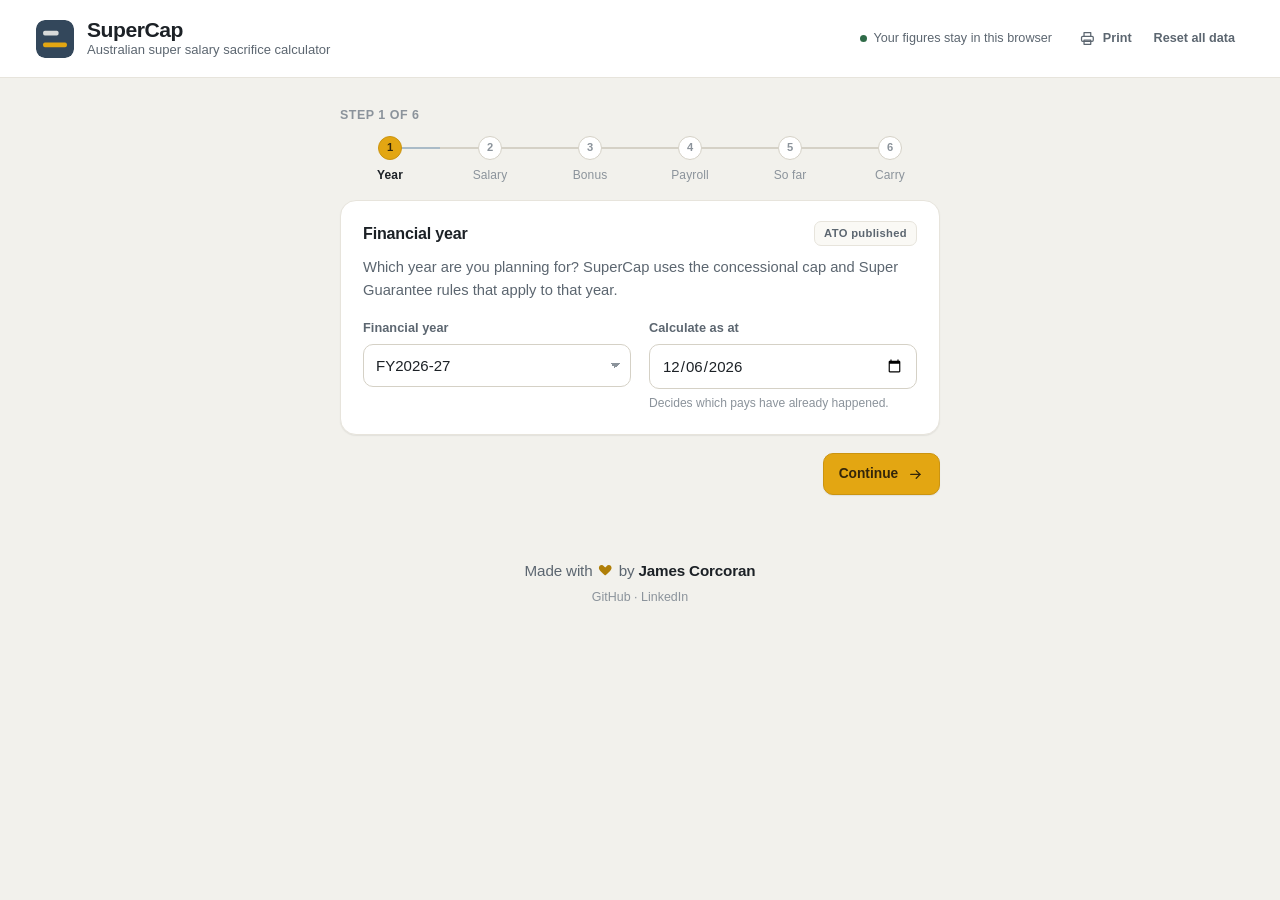
==== index.html @ 00377c60 "feat: show salary sacrifice tax impact Estimate take-home pay and net tax savings so users can under" ====
<!doctype html>
<html lang="en-AU">
<head>
<meta charset="utf-8">
<meta name="viewport" content="width=device-width, initial-scale=1">
<title>SuperCap: Australian super salary sacrifice calculator</title>
<meta name="description" content="Work out how much to salary sacrifice into super each pay to get close to your concessional contributions cap without going over. Runs entirely in your browser.">
<meta name="author" content="James Corcoran">
<meta name="color-scheme" content="light">
<link rel="stylesheet" href="styles.css">
<link rel="icon" href="data:image/svg+xml,<svg xmlns='http://www.w3.org/2000/svg' viewBox='0 0 32 32'><rect width='32' height='32' rx='7' fill='%2333475B'/><rect x='6' y='19' width='20' height='4' rx='1.5' fill='%23E3A612'/><rect x='6' y='9' width='13' height='4' rx='1.5' fill='%23F2F1ED'/></svg>">
</head>
<body>

<!-- Icon sprite. Inline SVG only; nothing is fetched. -->
<svg class="sprite" aria-hidden="true" focusable="false" xmlns="http://www.w3.org/2000/svg">
  <symbol id="i-info" viewBox="0 0 20 20" fill="none" stroke="currentColor" stroke-width="1.5" stroke-linecap="round">
    <circle cx="10" cy="10" r="7.5"/><path d="M10 9v4.5"/><path d="M10 6.4v.1"/>
  </symbol>
  <symbol id="i-warning" viewBox="0 0 20 20" fill="none" stroke="currentColor" stroke-width="1.5" stroke-linecap="round" stroke-linejoin="round">
    <path d="M10 2.8 18 16.5H2Z"/><path d="M10 8v3.6"/><path d="M10 14.1v.1"/>
  </symbol>
  <symbol id="i-check" viewBox="0 0 20 20" fill="none" stroke="currentColor" stroke-width="1.5" stroke-linecap="round" stroke-linejoin="round">
    <circle cx="10" cy="10" r="7.5"/><path d="m6.6 10.2 2.3 2.3 4.5-4.8"/>
  </symbol>
  <symbol id="i-error" viewBox="0 0 20 20" fill="none" stroke="currentColor" stroke-width="1.5" stroke-linecap="round">
    <circle cx="10" cy="10" r="7.5"/><path d="m7.5 7.5 5 5"/><path d="m12.5 7.5-5 5"/>
  </symbol>
  <symbol id="i-copy" viewBox="0 0 20 20" fill="none" stroke="currentColor" stroke-width="1.5" stroke-linecap="round" stroke-linejoin="round">
    <rect x="7" y="7" width="9.5" height="9.5" rx="2"/><path d="M13 4.5H5.5a2 2 0 0 0-2 2V13"/>
  </symbol>
  <symbol id="i-mail" viewBox="0 0 20 20" fill="none" stroke="currentColor" stroke-width="1.5" stroke-linecap="round" stroke-linejoin="round">
    <rect x="2.5" y="4.5" width="15" height="11" rx="2"/><path d="m3 6 7 5 7-5"/>
  </symbol>
  <symbol id="i-undo" viewBox="0 0 20 20" fill="none" stroke="currentColor" stroke-width="1.5" stroke-linecap="round" stroke-linejoin="round">
    <path d="M3.5 6.5v4h4"/><path d="M4 10.5a6.2 6.2 0 1 1 1.8 4.6"/>
  </symbol>
  <symbol id="i-print" viewBox="0 0 20 20" fill="none" stroke="currentColor" stroke-width="1.5" stroke-linecap="round" stroke-linejoin="round">
    <path d="M6 7.5V3h8v4.5"/><rect x="3" y="7.5" width="14" height="6" rx="1.5"/><path d="M6 12h8v5H6z"/>
  </symbol>
  <symbol id="i-arrow" viewBox="0 0 20 20" fill="none" stroke="currentColor" stroke-width="1.6" stroke-linecap="round" stroke-linejoin="round">
    <path d="M4.5 10h11"/><path d="m11 5.5 4.5 4.5L11 14.5"/>
  </symbol>
</svg>

<a class="skip-link" href="#journey">Skip to content</a>

<header class="masthead">
  <div class="masthead__inner">
    <div class="brand">
      <svg class="brand__mark" viewBox="0 0 32 32" aria-hidden="true" focusable="false">
        <rect width="32" height="32" rx="7" fill="currentColor"/>
        <rect x="6" y="19" width="20" height="4" rx="1.5" fill="#E3A612"/>
        <rect x="6" y="9" width="13" height="4" rx="1.5" fill="#F5F4F0" opacity=".85"/>
      </svg>
      <div class="brand__text">
        <h1 class="brand__name">SuperCap</h1>
        <p class="brand__tagline">Australian super salary sacrifice calculator</p>
      </div>
    </div>

    <div class="masthead__aside">
      <p class="privacy-note">
        <span class="privacy-note__dot" aria-hidden="true"></span>
        Your figures stay in this browser
      </p>
      <div class="masthead__actions">
        <button type="button" class="button button--utility" data-action="print">
          <svg class="icon" aria-hidden="true" focusable="false"><use href="#i-print"/></svg>
          Print
        </button>
        <button type="button" class="button button--utility" data-action="reset-all">Reset all data</button>
      </div>
    </div>
  </div>
</header>

<main class="journey" id="journey">

  <nav class="stepper" data-region="stepper" aria-label="Setup progress">
    <p class="stepper__status" data-field="stepper-status"></p>
    <ol class="stepper__list" data-region="stepper-list"></ol>
  </nav>

  <div class="journey__setup" data-region="setup">

    <section class="card step" data-step="year" aria-labelledby="h-year">
      <div class="card__header">
        <h2 class="card__title" id="h-year" tabindex="-1">Financial year</h2>
        <span class="chip" data-field="rules-status">ATO published</span>
      </div>
      <p class="step__lead">Which year are you planning for? SuperCap uses the concessional cap and Super Guarantee rules that apply to that year.</p>

      <div class="field-grid">
        <p class="field">
          <label class="field__label" for="in-financial-year">Financial year</label>
          <select class="control" id="in-financial-year" data-input="financialYearKey"></select>
        </p>

        <p class="field">
          <label class="field__label" for="in-as-at">Calculate as at</label>
          <input class="control" type="date" id="in-as-at" data-input="asAtDate">
          <span class="field__hint">Decides which pays have already happened.</span>
        </p>
      </div>

      <div class="field field--full is-hidden" data-region="manual-cap">
        <label class="field__label" for="in-manual-cap">Concessional cap for this year</label>
        <span class="money-input">
          <span class="money-input__prefix" aria-hidden="true">$</span>
          <input class="control control--money" type="text" inputmode="decimal" id="in-manual-cap" data-input="cap.manualCapCents" autocomplete="off">
        </span>
        <span class="field__hint">Check the current cap with the ATO before relying on it.</span>
      </div>

      <div data-region="issues-cap"></div>
    </section>

    <section class="card step" data-step="salary" aria-labelledby="h-salary">
      <div class="card__header">
        <h2 class="card__title" id="h-salary" tabindex="-1">Salary</h2>
        <span class="chip chip--example" data-field="example-badge">Example figures</span>
      </div>
      <p class="step__lead">What will you earn this financial year? If you get a rise part-way through, SuperCap pro-rates by calendar day.</p>

      <p class="switch">
        <input type="checkbox" id="in-has-increase" data-input="salary.hasIncrease" checked>
        <label for="in-has-increase">I get a pay increase during this year</label>
      </p>

      <div class="field-grid">
        <p class="field">
          <label class="field__label" for="in-salary-before" data-label="salary-before">Salary before increase</label>
          <span class="money-input">
            <span class="money-input__prefix" aria-hidden="true">$</span>
            <input class="control control--money" type="text" inputmode="decimal" id="in-salary-before" data-input="salary.beforeCents" autocomplete="off">
          </span>
        </p>

        <p class="field" data-region="salary-after">
          <label class="field__label" for="in-salary-after">Salary from increase</label>
          <span class="money-input">
            <span class="money-input__prefix" aria-hidden="true">$</span>
            <input class="control control--money" type="text" inputmode="decimal" id="in-salary-after" data-input="salary.afterCents" autocomplete="off">
          </span>
        </p>

        <p class="field" data-region="increase-date">
          <label class="field__label" for="in-increase-date">Increase takes effect</label>
          <input class="control" type="date" id="in-increase-date" data-input="salary.increaseDate">
        </p>
      </div>

      <p class="note" data-field="salary-note"></p>
      <div data-region="issues-salary"></div>
    </section>

    <section class="card step" data-step="bonus" aria-labelledby="h-bonus">
      <div class="card__header">
        <h2 class="card__title" id="h-bonus" tabindex="-1">Bonus</h2>
      </div>
      <p class="step__lead">A bonus paid this year uses concessional cap space if your employer pays super on it. Leave this at $0 if you do not expect one.</p>

      <div class="field-grid">
        <p class="field">
          <label class="field__label" for="in-bonus">Bonus amount</label>
          <span class="money-input">
            <span class="money-input__prefix" aria-hidden="true">$</span>
            <input class="control control--money" type="text" inputmode="decimal" id="in-bonus" data-input="bonus.amountCents" autocomplete="off">
          </span>
        </p>

        <p class="field">
          <label class="field__label" for="in-bonus-date">Paid on</label>
          <input class="control" type="date" id="in-bonus-date" data-input="bonus.paymentDate">
          <span class="field__hint">Use the date it is actually paid, even if it relates to last year's performance.</span>
        </p>
      </div>

      <p class="switch">
        <input type="checkbox" id="in-bonus-super" data-input="bonus.attractsSuper" checked>
        <label for="in-bonus-super">Employer super is paid on this bonus</label>
      </p>
      <p class="note">Bonus treatment varies between employers. Confirm with Payroll if you are not sure.</p>

      <div data-region="issues-bonus"></div>
    </section>

    <section class="card step" data-step="payroll" aria-labelledby="h-payroll">
      <div class="card__header">
        <h2 class="card__title" id="h-payroll" tabindex="-1">Payroll</h2>
      </div>
      <p class="step__lead">How often you are paid, and one known payday. SuperCap works out the rest of the cycle from there.</p>

      <fieldset class="segmented">
        <legend class="field__label">How often are you paid?</legend>
        <div class="segmented__options">
          <span class="segmented__option">
            <input type="radio" name="pay-frequency" id="in-freq-weekly" value="weekly" data-input="payroll.frequency">
            <label for="in-freq-weekly">Weekly</label>
          </span>
          <span class="segmented__option">
            <input type="radio" name="pay-frequency" id="in-freq-fortnightly" value="fortnightly" data-input="payroll.frequency" checked>
            <label for="in-freq-fortnightly">Fortnightly</label>
          </span>
          <span class="segmented__option">
            <input type="radio" name="pay-frequency" id="in-freq-monthly" value="monthly" data-input="payroll.frequency">
            <label for="in-freq-monthly">Monthly</label>
          </span>
        </div>
      </fieldset>

      <div class="field-grid">
        <p class="field">
          <label class="field__label" for="in-anchor">Known payday</label>
          <input class="control" type="date" id="in-anchor" data-input="payroll.anchorDate">
          <span class="field__hint" data-field="anchor-hint">Any payday from your normal fortnightly cycle. SuperCap works out the rest.</span>
        </p>

        <p class="field">
          <label class="field__label" for="in-effective">New sacrifice starts from</label>
          <select class="control" id="in-effective" data-input="payroll.newSacrificeEffectiveDate"></select>
        </p>
      </div>

      <p class="switch">
        <input type="checkbox" id="in-include-today" data-input="payroll.includeTodaysPayroll">
        <label for="in-include-today">Include today's payroll if it falls on a payday</label>
      </p>

      <p class="utility-row">
        <button type="button" class="button button--utility" data-action="reset-anchor">
          <svg class="icon" aria-hidden="true" focusable="false"><use href="#i-undo"/></svg>
          Reset payday to default
        </button>
      </p>

      <div data-region="issues-payroll"></div>
    </section>

    <section class="card step" data-step="existing" aria-labelledby="h-existing">
      <div class="card__header">
        <h2 class="card__title" id="h-existing" tabindex="-1">Salary sacrifice so far</h2>
      </div>
      <p class="step__lead">Anything you have already sacrificed this year counts toward the cap, so the recommendation only covers what is left. If you enter it from payroll, SuperCap uses the pay cycle you just set.</p>

      <fieldset class="segmented">
        <legend class="field__label">How do you want to enter it?</legend>
        <div class="segmented__options">
          <span class="segmented__option">
            <input type="radio" name="existing-mode" id="in-mode-actual" value="actual" data-input="existing.mode" checked>
            <label for="in-mode-actual">Amount to date</label>
          </span>
          <span class="segmented__option">
            <input type="radio" name="existing-mode" id="in-mode-payroll" value="payroll" data-input="existing.mode">
            <label for="in-mode-payroll">From payroll</label>
          </span>
        </div>
      </fieldset>

      <div data-region="existing-actual">
        <p class="field field--full">
          <label class="field__label" for="in-existing-actual">Already contributed this year</label>
          <span class="money-input">
            <span class="money-input__prefix" aria-hidden="true">$</span>
            <input class="control control--money" type="text" inputmode="decimal" id="in-existing-actual" data-input="existing.actualCents" autocomplete="off">
          </span>
          <span class="field__hint">Most accurate if you can see the amount your fund has received.</span>
        </p>
      </div>

      <div class="field-grid is-hidden" data-region="existing-payroll">
        <p class="field">
          <label class="field__label" for="in-existing-perpay" data-field="existing-perpay-label">Current sacrifice per pay</label>
          <span class="money-input">
            <span class="money-input__prefix" aria-hidden="true">$</span>
            <input class="control control--money" type="text" inputmode="decimal" id="in-existing-perpay" data-input="existing.perPayCents" autocomplete="off">
          </span>
        </p>
        <p class="field">
          <label class="field__label" for="in-existing-from">Arrangement started</label>
          <input class="control" type="date" id="in-existing-from" data-input="existing.effectiveFrom">
        </p>
        <p class="field field--full">
          <span class="note" data-field="existing-note"></span>
        </p>
      </div>
    </section>

    <section class="card step" data-step="carry" aria-labelledby="h-carry-forward">
      <div class="card__header">
        <h2 class="card__title" id="h-carry-forward" tabindex="-1">Carry-forward cap</h2>
      </div>
      <p class="note">Unused concessional cap from earlier years can be carried forward if you are eligible. SuperCap will not guess the amount or assume you qualify. Get the figure from myGov or your adviser, and leave this at $0 if you are not sure.</p>
      <p class="field field--full">
        <label class="field__label" for="in-carry-forward">ATO-confirmed unused carry-forward cap</label>
        <span class="money-input">
          <span class="money-input__prefix" aria-hidden="true">$</span>
          <input class="control control--money" type="text" inputmode="decimal" id="in-carry-forward" data-input="cap.carryForwardCents" autocomplete="off">
        </span>
      </p>

      <div class="advanced-invite">
        <div class="advanced-invite__copy">
          <p class="advanced-invite__title">Need advanced options?</p>
          <p class="advanced-invite__text">Employer super above the Super Guarantee, personal deductible contributions, or actual figures from your fund.</p>
        </div>
        <button type="button" class="button button--accent" data-action="open-advanced">Advanced options</button>
      </div>
    </section>

    <section class="card step" data-step="advanced" aria-labelledby="h-advanced">
      <div class="card__header">
        <h2 class="card__title" id="h-advanced" tabindex="-1">Advanced</h2>
      </div>
      <p class="step__lead">Most people can skip this. Use it if you contribute extra yourself, your employer pays above the Super Guarantee, or you have actual fund figures later in the year.</p>

        <h3 class="subhead">Employer super</h3>
        <div class="field-grid">
          <p class="field">
            <label class="field__label" for="in-sg-rate">Super Guarantee rate</label>
            <span class="money-input money-input--suffix">
              <input class="control control--money" type="text" inputmode="decimal" id="in-sg-rate" data-input="employerSuper.sgRate" data-format="percent" autocomplete="off">
              <span class="money-input__suffix" aria-hidden="true">%</span>
            </span>
          </p>
          <p class="field">
            <label class="field__label" for="in-max-base">Maximum contribution base</label>
            <span class="money-input">
              <span class="money-input__prefix" aria-hidden="true">$</span>
              <input class="control control--money" type="text" inputmode="decimal" id="in-max-base" data-input="cap.manualMaxBaseCents" autocomplete="off">
            </span>
          </p>
        </div>
        <p class="switch">
          <input type="checkbox" id="in-apply-max-base" data-input="employerSuper.applyMaxBase" checked>
          <label for="in-apply-max-base">Apply the maximum contribution base</label>
        </p>
        <p class="note">Employers only have to pay super up to this level of earnings. Turn it off if yours contributes above the statutory minimum.</p>

        <h3 class="subhead">Other concessional contributions</h3>
        <p class="note">These use up concessional cap space too. After-tax (non-concessional) contributions do not. Leave those out.</p>
        <div class="field-grid">
          <p class="field">
            <label class="field__label" for="in-other-employer">Other employer contributions</label>
            <span class="money-input">
              <span class="money-input__prefix" aria-hidden="true">$</span>
              <input class="control control--money" type="text" inputmode="decimal" id="in-other-employer" data-input="other.employerConcessionalCents" autocomplete="off">
            </span>
          </p>
          <p class="field">
            <label class="field__label" for="in-personal-deductible">Personal deductible contributions</label>
            <span class="money-input">
              <span class="money-input__prefix" aria-hidden="true">$</span>
              <input class="control control--money" type="text" inputmode="decimal" id="in-personal-deductible" data-input="other.personalDeductibleCents" autocomplete="off">
            </span>
          </p>
          <p class="field">
            <label class="field__label" for="in-other-concessional">Other concessional contributions</label>
            <span class="money-input">
              <span class="money-input__prefix" aria-hidden="true">$</span>
              <input class="control control--money" type="text" inputmode="decimal" id="in-other-concessional" data-input="other.otherConcessionalCents" autocomplete="off">
            </span>
          </p>
        </div>

        <h3 class="subhead">Actual fund figures</h3>
        <p class="switch">
          <input type="checkbox" id="in-use-actuals" data-input="actuals.enabled">
          <label for="in-use-actuals">Use actual amounts my fund has received</label>
        </p>
        <p class="note">Useful later in the year. Amounts received up to your calculation date come from these figures; everything after it stays a SuperCap estimate.</p>
        <div class="field-grid is-hidden" data-region="actuals">
          <p class="field">
            <label class="field__label" for="in-actual-employer">Employer contributions received</label>
            <span class="money-input">
              <span class="money-input__prefix" aria-hidden="true">$</span>
              <input class="control control--money" type="text" inputmode="decimal" id="in-actual-employer" data-input="actuals.employerReceivedCents" autocomplete="off">
            </span>
          </p>
          <p class="field">
            <label class="field__label" for="in-actual-sacrifice">Salary sacrifice received</label>
            <span class="money-input">
              <span class="money-input__prefix" aria-hidden="true">$</span>
              <input class="control control--money" type="text" inputmode="decimal" id="in-actual-sacrifice" data-input="actuals.salarySacrificeReceivedCents" autocomplete="off">
            </span>
          </p>
          <p class="field">
            <label class="field__label" for="in-actual-other">Other concessional received</label>
            <span class="money-input">
              <span class="money-input__prefix" aria-hidden="true">$</span>
              <input class="control control--money" type="text" inputmode="decimal" id="in-actual-other" data-input="actuals.otherReceivedCents" autocomplete="off">
            </span>
          </p>
        </div>

    </section>

    <div class="step-nav" data-region="step-nav">
      <button type="button" class="button button--secondary" data-action="step-back" data-region="step-back">Back</button>
      <div class="step-nav__forward">
        <button type="button" class="button button--utility" data-action="skip-bonus" data-region="skip-bonus">No bonus this year</button>
        <button type="button" class="button button--primary" data-action="step-next" data-region="step-next">
          <span data-field="step-next-label">Continue</span>
          <svg class="icon" aria-hidden="true" focusable="false"><use href="#i-arrow"/></svg>
        </button>
      </div>
    </div>
  </div>

  <div class="journey__results is-hidden" data-region="results">

    <div class="results-hero">
    <section class="card answers" aria-labelledby="h-answers">
      <div class="card__header">
        <h2 class="card__title" id="h-answers">Your answers</h2>
        <button type="button" class="button button--utility" data-action="edit-setup">Change answers</button>
      </div>
      <ul class="answers__list" data-region="answers"></ul>
    </section>

      <section class="card result" id="result" aria-labelledby="h-result">
        <div class="result__head">
          <h2 class="eyebrow" id="h-result" tabindex="-1">Recommended salary sacrifice</h2>
          <span class="chip chip--accent is-hidden" data-field="actual-badge">Actual + projected</span>
        </div>

        <div class="readout">
          <div class="readout__main">
            <p class="readout__value">
              <span class="readout__currency" data-region="readout-currency" aria-hidden="true">$</span><span data-field="recommended-amount">0</span>
            </p>
            <p class="readout__unit" data-region="readout-unit" data-field="readout-unit">/ fortnight</p>
          </div>
          <div class="readout__saving is-hidden" data-region="readout-saving">
            <p class="readout__impact">
              <span class="readout__saving-value" data-field="takehome-amount">$0</span>
              <span class="readout__saving-unit" data-field="takehome-unit">less take-home per fortnight</span>
            </p>
            <button type="button" class="takehome__more" data-action="scroll-take-home">See breakdown</button>
          </div>
        </div>

        <p class="readout__meta">
          <span data-field="deduction-count">0 deductions remaining</span>
          <span class="readout__meta-sep" aria-hidden="true">·</span>
          <span data-field="deduction-range"></span>
        </p>

        <hr class="rule rule--dotted">

        <div class="result__blocked is-hidden" data-region="result-blocked">
          <p class="result__blocked-title" data-field="blocked-title"></p>
          <p class="result__blocked-text" data-field="blocked-text"></p>
        </div>

        <div class="sacrifice" data-region="sacrifice">
          <h3 class="eyebrow eyebrow--quiet">Adjust this amount</h3>
          <div class="sacrifice__head">
            <label class="field__label" for="in-slider" data-field="slider-label">Salary sacrifice per fortnight</label>
            <span class="money-input money-input--compact">
              <span class="money-input__prefix" aria-hidden="true">$</span>
              <input class="control control--money control--amount" type="text" inputmode="decimal" id="in-slider-amount" aria-label="Salary sacrifice per pay, in dollars" autocomplete="off">
            </span>
          </div>

          <div class="slider">
            <div class="slider__track-wrap">
              <div class="slider__mark is-hidden" data-region="slider-marker">
                <span class="annotation" data-field="marker-label">recommended</span>
                <span class="slider__marker" aria-hidden="true"></span>
              </div>
              <input type="range" class="slider__input" id="in-slider" min="0" max="25000" step="100" value="0"
                     aria-describedby="slider-status">
            </div>
            <div class="slider__scale">
              <span data-field="slider-min">$0</span>
              <button type="button" class="button button--utility" data-action="reset-slider" data-region="reset-slider">
                <svg class="icon" aria-hidden="true" focusable="false"><use href="#i-undo"/></svg>
                Reset to recommendation
              </button>
              <span data-field="slider-max">$250</span>
            </div>
            <p class="slider__exact" data-field="exact-target"></p>
          </div>

          <fieldset class="buffer">
            <legend class="field__label">Leave a safety buffer</legend>
            <div class="buffer__options" data-region="buffer-options">
              <span class="buffer__option">
                <input type="radio" name="buffer" id="buffer-0" value="0">
                <label for="buffer-0">$0</label>
              </span>
              <span class="buffer__option">
                <input type="radio" name="buffer" id="buffer-50" value="5000" checked>
                <label for="buffer-50">$50</label>
              </span>
              <span class="buffer__option">
                <input type="radio" name="buffer" id="buffer-100" value="10000">
                <label for="buffer-100">$100</label>
              </span>
              <span class="buffer__option">
                <input type="radio" name="buffer" id="buffer-custom" value="custom">
                <label for="buffer-custom">Custom</label>
              </span>
              <span class="money-input money-input--compact is-hidden" data-region="buffer-custom">
                <span class="money-input__prefix" aria-hidden="true">$</span>
                <input class="control control--money" type="text" inputmode="decimal" id="in-buffer-custom" aria-label="Custom safety buffer, in dollars" autocomplete="off">
              </span>
            </div>
          </fieldset>
        </div>

        <div class="meter" data-region="meter">
          <div class="meter__head">
            <h3 class="eyebrow eyebrow--quiet">Against the cap this year</h3>
            <p class="meter__figure">
              <span data-field="meter-total">$0</span>
              <span class="meter__of">of</span>
              <span data-field="meter-cap">$0</span>
            </p>
          </div>

          <div class="meter__bar" data-region="meter-bar" role="img" data-field="meter-alt">
            <div class="meter__overflow is-hidden" data-region="meter-overflow"></div>
            <div class="meter__capline is-hidden" data-region="meter-capline"></div>
          </div>

          <ul class="legend" data-region="legend"></ul>
        </div>

        <p class="status" id="slider-status" data-region="status" role="status" aria-live="polite">
          <svg class="icon status__icon" aria-hidden="true" focusable="false"><use href="#i-check" data-region="status-icon"/></svg>
          <span class="status__label" data-field="status-label"></span>
          <span class="status__text" data-field="status-text"></span>
        </p>
      </section>
    </div>

      <div data-region="issues-result"></div>

  <section class="card ledger" aria-labelledby="h-breakdown">
    <div class="card__header">
      <h2 class="card__title" id="h-breakdown">How this adds up</h2>
      <span class="chip" data-field="breakdown-year"></span>
    </div>

    <div class="ledger__layout">
      <div class="ledger__stack">
        <section class="paypacket is-hidden" id="take-home" tabindex="-1" data-region="paypacket" aria-labelledby="h-take-home">
          <h3 class="subhead" id="h-take-home">Your typical pay</h3>
          <p class="paypacket__lead" data-field="paypacket-lead"></p>
          <dl class="ledger__rows" data-region="paypacket-rows"></dl>
          <p class="note" data-field="paypacket-note"></p>
        </section>

        <section aria-labelledby="h-super-year">
          <h3 class="subhead" id="h-super-year">Super this year</h3>
          <dl class="ledger__rows" data-region="breakdown"></dl>
        </section>
      </div>
      <p class="explanation" data-field="explanation"></p>
    </div>
  </section>

  <section class="card email" aria-labelledby="h-email">
    <div class="card__header">
      <h2 class="card__title" id="h-email">Payroll email</h2>
      <span class="chip chip--accent is-hidden" data-field="custom-amount-badge">Using custom amount</span>
    </div>

    <div class="email__layout">
      <div class="email__form">
    <div class="field-grid">
      <p class="field">
        <label class="field__label" for="in-email-amount">Amount</label>
        <span class="money-input">
          <span class="money-input__prefix" aria-hidden="true">$</span>
          <input class="control control--money" type="text" inputmode="decimal" id="in-email-amount" autocomplete="off">
        </span>
      </p>
      <p class="field">
        <label class="field__label" for="in-email-frequency">Frequency</label>
        <select class="control" id="in-email-frequency">
          <option value="weekly">Weekly</option>
          <option value="fortnightly">Fortnightly</option>
          <option value="per-pay">Per pay</option>
          <option value="monthly">Monthly</option>
          <option value="one-off">One-off</option>
          <option value="annual">Annual</option>
        </select>
      </p>
      <p class="field">
        <label class="field__label" for="in-email-effective">Effective from</label>
        <select class="control" id="in-email-effective"></select>
      </p>
      <p class="field">
        <label class="field__label" for="in-email-name">Your name</label>
        <input class="control" type="text" id="in-email-name" placeholder="Optional" autocomplete="name">
      </p>
      <p class="field">
        <label class="field__label" for="in-email-to">Send to</label>
        <input class="control" type="email" id="in-email-to" placeholder="Payroll email address" autocomplete="off" spellcheck="false">
      </p>
      <p class="field field--full is-hidden" data-region="email-amount-reset">
        <button type="button" class="button button--utility button--inline" data-action="reset-email-amount">
          <svg class="icon" aria-hidden="true" focusable="false"><use href="#i-undo"/></svg>
          Match the slider
        </button>
      </p>
    </div>

    <div data-region="issues-email"></div>

    <div class="button-row">
      <button type="button" class="button button--primary" data-action="copy-email">
        <svg class="icon" aria-hidden="true" focusable="false"><use href="#i-copy"/></svg>
        Copy email
      </button>
      <button type="button" class="button button--secondary" data-action="open-email">
        <svg class="icon" aria-hidden="true" focusable="false"><use href="#i-mail"/></svg>
        Open in email app
      </button>
      <button type="button" class="button button--secondary" data-action="copy-amount">Copy amount</button>
      <button type="button" class="button button--utility" data-action="regenerate-email">Regenerate</button>
      <span class="toast" data-region="toast" role="status" aria-live="polite"></span>
    </div>
      </div>

    <div class="letter">
      <div class="letter__header">
        <p class="letter__line">
          <span class="letter__label">To</span>
          <span class="letter__value" data-field="letter-to">Payroll</span>
        </p>
        <p class="letter__line">
          <label class="letter__label" for="in-email-subject">Subject</label>
          <input class="letter__input" type="text" id="in-email-subject">
        </p>
      </div>
      <label class="visually-hidden" for="in-email-body">Email body</label>
      <textarea class="letter__body" id="in-email-body" rows="9" spellcheck="true"></textarea>
    </div>
    </div>
  </section>

  <details class="card card--details" aria-labelledby="h-schedule">
    <summary class="card__summary">
      <span class="card__title" id="h-schedule">Pay schedule</span>
      <span class="card__summary-hint" data-field="schedule-hint"></span>
    </summary>
    <div class="card__details-body">
      <ol class="schedule" data-region="schedule"></ol>
      <ul class="schedule-key">
        <li><span class="dot dot--past" aria-hidden="true"></span>Completed</li>
        <li><span class="dot dot--next" aria-hidden="true"></span>Next pay</li>
        <li><span class="dot dot--sacrifice" aria-hidden="true"></span>New sacrifice starts</li>
        <li><span class="dot dot--bonus" aria-hidden="true"></span>Bonus</li>
      </ul>
    </div>
  </details>

  <details class="card card--details" aria-labelledby="h-method">
    <summary class="card__summary">
      <span class="card__title" id="h-method">How SuperCap calculates this</span>
      <span class="card__summary-hint">Assumptions, methodology and rules data</span>
    </summary>
    <div class="card__details-body prose">
      <dl class="method">
        <dt>Financial year</dt>
        <dd>Australian financial years run 1 July to 30 June. Everything is scoped to the year you select.</dd>

        <dt>Salary</dt>
        <dd>Salary is pro-rated by exact calendar days either side of your increase date, not by whole months. Your employer's payroll may differ slightly.</dd>

        <dt>Employer super</dt>
        <dd>Estimated as the Super Guarantee rate applied to your qualifying earnings. Salary sacrifice does not reduce this estimate. Your normal SG entitlement is worked out as though you had not sacrificed anything.</dd>

        <dt>Bonus</dt>
        <dd>Counted in the financial year it is <em>paid</em>, not the year it was earned. Employer super on a bonus is included only when you say your employer pays it.</dd>

        <dt>Maximum contribution base</dt>
        <dd>From 1 July 2026 this is an annual figure. Once qualifying earnings reach it, employers need not pay further Super Guarantee for the year, so SuperCap caps the statutory estimate. Where the base binds, the split between salary and bonus super is proportional. The total is the reliable figure.</dd>

        <dt>Concessional cap</dt>
        <dd>Employer contributions, salary sacrifice and personal deductible contributions all count towards the same cap. Employer super consumes cap space; it is not added on top of it.</dd>

        <dt>Pay cycle</dt>
        <dd>Every payday is derived from the one known payday you enter. Weekly and fortnightly cycles step a fixed number of days; monthly cycles use the same calendar day each month, clamped to the last day of shorter months. SuperCap counts the pays that fall in the year rather than assuming 26, 12 or 52.</dd>

        <dt>Remaining deductions</dt>
        <dd>Counted from the payday your new election starts, through to the last payday in the year. A payday falling on your calculation date is assumed to be already processed unless you say otherwise.</dd>

        <dt>Safety buffer and rounding</dt>
        <dd>The recommendation is rounded down to a whole dollar after subtracting your buffer, so rounding can never push you past your target.</dd>

        <dt>Estimated tax saving</dt>
        <dd>Compared with taking the same salary-sacrifice amount as taxable pay. SuperCap applies resident income-tax rates to your projected salary and bonus, then subtracts the 15% contributions tax the fund pays. That is why sacrificing $200 in the 37% bracket only reduces take-home by about $126 — the rest is tax you would have paid. Medicare levy, HELP, offsets, Division 293 and other income are not included. This is an estimate, not tax advice.</dd>

        <dt>Typical pay</dt>
        <dd>Your regular pay before tax, after tax and after this salary sacrifice, at the current salary rate and pay cycle. The first two figures are the pairing that matters: the salary-sacrifice amount you elect, then the after-tax take-home impact, which is smaller because some of the sacrifice is income tax you would have paid. SuperCap divides that annual salary and estimated resident income tax across the pays it counted in the year. Bonus is left out of this typical-pay picture because it is not regular pay. The annual tax-saving figure still includes bonus income.</dd>

        <dt>Actual figures</dt>
        <dd>When actual fund figures are switched on, amounts received up to your calculation date come from what you entered, and the remainder of the year stays a SuperCap estimate.</dd>

        <dt>Contribution timing</dt>
        <dd>Under Payday Super, when a contribution reaches your fund affects which year it counts in. SuperCap is a planner, not a fund ledger. Your fund's records and the ATO are authoritative.</dd>
      </dl>

      <div class="provenance">
        <h3 class="eyebrow eyebrow--quiet">Australian rules data</h3>
        <dl class="provenance__grid">
          <div><dt>Financial year</dt><dd data-field="prov-year"></dd></div>
          <div><dt>Status</dt><dd data-field="prov-status"></dd></div>
          <div><dt>Last verified</dt><dd data-field="prov-verified"></dd></div>
          <div><dt>Source</dt><dd data-field="prov-source"></dd></div>
          <div><dt>Rules version</dt><dd data-field="prov-rules"></dd></div>
          <div><dt>App version</dt><dd data-field="prov-app"></dd></div>
        </dl>
        <p class="note" data-field="prov-note"></p>
        <p class="note">SuperCap carries a static dataset. Nothing updates automatically. A maintainer edits <code>dev/data.json</code> when the rules change.</p>
      </div>
    </div>
  </details>

  <footer class="disclaimer">
    <p><strong>SuperCap provides estimates for Australian salary sacrifice planning and is not financial or tax advice.</strong> Estimated tax savings use resident income-tax rates and the 15% concessional contributions tax only.</p>
    <p>Employer payroll calculations, employment arrangements, contribution timing, bonus treatment and the date contributions are received by your super fund can all affect your actual concessional contributions. Check your actual contributions with your super fund and the ATO before making a final year-end contribution.</p>
    <p class="disclaimer__meta">
      <span data-field="footer-version"></span>
      <span class="readout__meta-sep" aria-hidden="true">·</span>
      <span data-field="footer-generated"></span>
    </p>
  </footer>

  </div>
</main>

<footer class="colophon">
  <p class="colophon__line">
    Made with
    <svg class="colophon__heart" viewBox="0 0 16 16" aria-hidden="true" focusable="false">
      <path fill="currentColor" d="M8 13.6c-.3 0-.5-.1-.7-.3C5.1 11.4 3.2 9.7 2.2 8.3 1.3 7.1 1 6.1 1 5.2 1 3.5 2.3 2.2 4 2.2c1 0 1.9.5 2.5 1.3L8 5l1.5-1.5C10.1 2.7 11 2.2 12 2.2c1.7 0 3 1.3 3 3 0 .9-.3 1.9-1.2 3.1-1 1.4-2.9 3.1-5.1 5-.2.2-.4.3-.7.3Z"/>
    </svg>
    by
    <a class="colophon__name" href="https://github.com/jorks" rel="noopener noreferrer">James Corcoran</a>
  </p>
  <p class="colophon__links">
    <a href="https://github.com/jorks" rel="noopener noreferrer">GitHub</a>
    <span aria-hidden="true">·</span>
    <a href="https://www.linkedin.com/in/jamescorc/" rel="noopener noreferrer">LinkedIn</a>
  </p>
</footer>

<!-- Templates: cloned and filled with textContent, never assembled as HTML strings. -->
<template id="tpl-infobox">
  <div class="infobox">
    <svg class="icon infobox__icon" aria-hidden="true" focusable="false"><use/></svg>
    <div class="infobox__body">
      <p class="infobox__title"></p>
      <p class="infobox__message"></p>
    </div>
  </div>
</template>

<template id="tpl-ledger-row">
  <div class="ledger__row">
    <dt class="ledger__label"></dt>
    <dd class="ledger__value"></dd>
  </div>
</template>

<template id="tpl-legend-item">
  <li class="legend__item">
    <span class="legend__swatch" aria-hidden="true"></span>
    <span class="legend__label"></span>
    <span class="legend__value"></span>
  </li>
</template>

<template id="tpl-schedule-row">
  <li class="schedule__row">
    <span class="schedule__index"></span>
    <span class="schedule__weekday"></span>
    <span class="schedule__date"></span>
    <span class="schedule__tags"></span>
  </li>
</template>

<template id="tpl-schedule-tag">
  <span class="tag"></span>
</template>

<template id="tpl-stepper-item">
  <li class="stepper__item">
    <button type="button" class="stepper__button">
      <span class="stepper__rail" aria-hidden="true"></span>
      <span class="stepper__index"></span>
      <span class="stepper__label"></span>
    </button>
  </li>
</template>

<template id="tpl-answer">
  <li class="answers__row">
    <button type="button" class="answers__edit" data-action="edit-step">
      <span class="answers__copy">
        <span class="answers__label"></span>
        <span class="answers__value"></span>
      </span>
      <span class="answers__change">Change</span>
    </button>
  </li>
</template>

<script src="data.generated.js" defer></script>
<script src="calculations.js" defer></script>
<script src="app.js" defer></script>
</body>
</html>
---- styles.css ----
/**
 * SuperCap — visual system.
 *
 * Modern finance tool with a quiet debt to accounting stationery: warm paper grey,
 * white cards, tabular figures, dotted leaders and a single golden accent used
 * sparingly. No external fonts, no network requests.
 */

/* ─────────────────────────────────────────────────────────────── tokens ── */

:root {
  --paper: #f2f1ec;
  --surface: #ffffff;
  --sunken: #faf9f5;

  --ink: #1c2126;
  --ink-soft: #5c6670;
  --ink-faint: #8b939b;

  --rule: #e7e4dc;
  --rule-strong: #d5d1c6;

  --slate: #33475b;
  --slate-mid: #4e6a80;
  --slate-soft: #7e96a8;
  --slate-pale: #aabbc7;

  --gold: #e3a612;
  --gold-bright: #f0bb3c;
  --gold-deep: #b07f08;
  --gold-wash: #fdf4e0;

  --success: #2f6b48;
  --success-wash: #f0f6f2;
  --warning: #96551a;
  --warning-wash: #fdf3e7;
  --danger: #a3392f;
  --danger-wash: #fbf1f0;

  --focus-ring: rgba(51, 71, 91, 0.2);
  --shadow-card: 0 1px 2px rgba(28, 33, 38, 0.04), 0 1px 1px rgba(28, 33, 38, 0.03);
  --shadow-raised: 0 2px 6px rgba(28, 33, 38, 0.07), 0 1px 2px rgba(28, 33, 38, 0.05);

  --r-card: 16px;
  --r-control: 10px;
  --r-small: 8px;

  --font-sans: -apple-system, BlinkMacSystemFont, "Segoe UI", Roboto, "Helvetica Neue", Arial, sans-serif;
  --font-mono: ui-monospace, SFMono-Regular, "SF Mono", Menlo, Monaco, Consolas, "Liberation Mono", monospace;

  --shell: 1400px;
  --journey: 42rem;
  --gutter: clamp(16px, 3vw, 36px);
}

/* ─────────────────────────────────────────────────────────────── reset ── */

*,
*::before,
*::after {
  box-sizing: border-box;
}

html {
  -webkit-text-size-adjust: 100%;
}

body {
  margin: 0;
  background: var(--paper);
  color: var(--ink);
  font-family: var(--font-sans);
  font-size: 16px;
  line-height: 1.55;
  -webkit-font-smoothing: antialiased;
}

h1,
h2,
h3,
p,
dl,
dd,
figure {
  margin: 0;
}

ul,
ol {
  margin: 0;
  padding: 0;
  list-style: none;
}

fieldset {
  margin: 0;
  padding: 0;
  border: 0;
  min-width: 0;
}

legend {
  padding: 0;
}

button,
input,
select,
textarea {
  font: inherit;
  color: inherit;
}

code {
  font-family: var(--font-mono);
  font-size: 0.88em;
  background: var(--sunken);
  border: 1px solid var(--rule);
  border-radius: 5px;
  padding: 1px 5px;
}

.sprite {
  display: none;
}

.is-hidden {
  display: none !important;
}

.visually-hidden {
  position: absolute !important;
  width: 1px;
  height: 1px;
  margin: -1px;
  padding: 0;
  overflow: hidden;
  clip: rect(0 0 0 0);
  clip-path: inset(50%);
  white-space: nowrap;
  border: 0;
}

.icon {
  width: 1em;
  height: 1em;
  flex: none;
  font-size: 1.05rem;
}

.skip-link {
  position: absolute;
  left: 16px;
  top: -60px;
  z-index: 20;
  background: var(--ink);
  color: #fff;
  padding: 10px 16px;
  border-radius: var(--r-small);
  text-decoration: none;
  transition: top 0.15s ease;
}

.skip-link:focus {
  top: 16px;
}

/* ────────────────────────────────────────────────────────────── masthead ── */

.masthead {
  background: var(--surface);
  border-bottom: 1px solid var(--rule);
}

.masthead__inner {
  max-width: var(--shell);
  margin: 0 auto;
  padding: 18px var(--gutter);
  display: flex;
  flex-wrap: wrap;
  align-items: center;
  justify-content: space-between;
  gap: 16px;
}

.brand {
  display: flex;
  align-items: center;
  gap: 13px;
  color: var(--slate);
}

.brand__mark {
  width: 38px;
  height: 38px;
  flex: none;
  border-radius: 9px;
}

.brand__name {
  font-size: 1.32rem;
  font-weight: 680;
  letter-spacing: -0.022em;
  line-height: 1.15;
  color: var(--ink);
}

.brand__tagline {
  font-size: 0.815rem;
  color: var(--ink-soft);
  line-height: 1.3;
}

.masthead__aside {
  display: flex;
  align-items: center;
  gap: 18px;
  flex-wrap: wrap;
}

.masthead__actions {
  display: flex;
  gap: 4px;
}

.privacy-note {
  display: inline-flex;
  align-items: center;
  gap: 7px;
  font-size: 0.79rem;
  color: var(--ink-soft);
}

.privacy-note__dot {
  width: 7px;
  height: 7px;
  border-radius: 999px;
  background: var(--success);
  flex: none;
}

/* ──────────────────────────────────────────────────────────────── layout ── */

.journey {
  max-width: var(--journey);
  margin: 0 auto;
  padding: 28px var(--gutter) 56px;
  display: flex;
  flex-direction: column;
  gap: 18px;
}

.journey__setup,
.journey__results {
  display: flex;
  flex-direction: column;
  gap: 18px;
  min-width: 0;
}

body.is-results .journey {
  max-width: 74rem;
}

.results-hero {
  display: grid;
  grid-template-columns: minmax(16rem, 0.92fr) minmax(20rem, 1.2fr);
  gap: 18px;
  align-items: stretch;
}

.results-hero > .card {
  min-height: 0;
  height: 100%;
  display: flex;
  flex-direction: column;
}

.step__lead {
  font-size: 0.92rem;
  line-height: 1.55;
  color: var(--ink-soft);
  margin: -6px 0 16px;
}

/* ─────────────────────────────────────────────────────────────── stepper ── */

.stepper {
  display: flex;
  flex-direction: column;
  gap: 10px;
}

.stepper__status {
  font-size: 0.78rem;
  font-weight: 640;
  letter-spacing: 0.04em;
  text-transform: uppercase;
  color: var(--ink-faint);
}

.stepper__list {
  display: flex;
  align-items: flex-start;
}

.stepper__item {
  flex: 1;
  min-width: 0;
  position: relative;
}

.stepper__button {
  width: 100%;
  display: flex;
  flex-direction: column;
  align-items: center;
  gap: 8px;
  padding: 0;
  border: 0;
  background: none;
  cursor: pointer;
  color: var(--ink-faint);
}

.stepper__button:disabled {
  cursor: default;
}

/* Connecting line sits behind the numbered discs. */
.stepper__rail {
  position: absolute;
  top: 11px;
  left: 0;
  right: 0;
  height: 2px;
  background: var(--rule-strong);
}

.stepper__item:first-child .stepper__rail {
  left: 50%;
}

.stepper__item:last-child .stepper__rail {
  right: 50%;
}

.stepper__item.is-done .stepper__rail,
.stepper__item.is-current .stepper__rail {
  background: var(--slate-pale);
}

.stepper__index {
  position: relative;
  z-index: 1;
  width: 24px;
  height: 24px;
  border-radius: 99px;
  display: flex;
  align-items: center;
  justify-content: center;
  font-size: 0.7rem;
  font-weight: 680;
  font-variant-numeric: tabular-nums;
  background: var(--surface);
  border: 1.5px solid var(--rule-strong);
  color: var(--ink-faint);
}

.stepper__item.is-done .stepper__index {
  background: var(--slate);
  border-color: var(--slate);
  color: #fff;
}

.stepper__item.is-current .stepper__index {
  background: var(--gold);
  border-color: #cb9410;
  color: #34260a;
}

.stepper__item.is-reachable .stepper__button:hover .stepper__index {
  border-color: var(--slate-mid);
  color: var(--slate);
}

.stepper__label {
  font-size: 0.75rem;
  line-height: 1.2;
  letter-spacing: 0.01em;
  text-align: center;
  max-width: 100%;
  padding: 0 2px;
}

.stepper__item.is-current .stepper__label {
  color: var(--ink);
  font-weight: 640;
}

.stepper__item.is-done .stepper__label {
  color: var(--ink-soft);
}

.stepper__button:focus-visible {
  outline: none;
}

.stepper__button:focus-visible .stepper__index {
  box-shadow: 0 0 0 3px var(--focus-ring);
}

.advanced-invite {
  display: flex;
  align-items: center;
  justify-content: space-between;
  gap: 16px;
  margin-top: 20px;
  padding: 14px 16px;
  border: 1px dashed var(--rule-strong);
  border-radius: var(--r-control);
  background: var(--sunken);
}

.advanced-invite__title {
  font-size: 0.88rem;
  font-weight: 640;
  color: var(--ink);
  margin-bottom: 2px;
}

.advanced-invite__text {
  font-size: 0.8rem;
  line-height: 1.45;
  color: var(--ink-soft);
}

.advanced-invite .button {
  flex: none;
}

/* ──────────────────────────────────────────────────────────────── step nav ── */

.step-nav {
  display: flex;
  align-items: center;
  justify-content: space-between;
  gap: 12px;
  flex-wrap: wrap;
}

.step-nav__forward {
  display: flex;
  align-items: center;
  gap: 8px;
  flex-wrap: wrap;
  margin-left: auto;
}

.step-nav .button--primary .icon {
  margin-right: 0;
  margin-left: 2px;
}

/* ──────────────────────────────────────────────────────────────── answers ── */

.answers .card__header {
  margin-bottom: 6px;
}

.step[data-step="advanced"] .subhead:first-of-type {
  margin-top: 6px;
}

.answers__list {
  flex: 1;
  display: flex;
  flex-direction: column;
  border-top: 1px solid var(--rule);
}

.answers__row + .answers__row {
  border-top: 1px dotted var(--rule);
}

.answers__edit {
  width: 100%;
  display: flex;
  align-items: baseline;
  justify-content: space-between;
  gap: 16px;
  padding: 11px 0;
  border: 0;
  background: none;
  cursor: pointer;
  text-align: left;
}

.answers__edit:hover .answers__change,
.answers__edit:focus-visible .answers__change {
  color: var(--slate);
}

.answers__edit:focus-visible {
  outline: 2px solid var(--slate);
  outline-offset: 2px;
  border-radius: 6px;
}

.answers__copy {
  display: flex;
  flex-direction: column;
  gap: 1px;
  min-width: 0;
}

.answers__label {
  font-size: 0.72rem;
  font-weight: 640;
  letter-spacing: 0.04em;
  text-transform: uppercase;
  color: var(--ink-faint);
}

.answers__value {
  font-size: 0.92rem;
  color: var(--ink);
}

.answers__change {
  font-size: 0.78rem;
  font-weight: 620;
  color: var(--ink-faint);
  flex: none;
}

/* ───────────────────────────────────────────────────────────────── cards ── */

.card {
  background: var(--surface);
  border: 1px solid var(--rule);
  border-radius: var(--r-card);
  box-shadow: var(--shadow-card);
  padding: 20px 22px 22px;
}

.card__header {
  display: flex;
  align-items: center;
  justify-content: space-between;
  gap: 12px;
  margin-bottom: 16px;
}

.card__title {
  font-size: 1.005rem;
  font-weight: 640;
  letter-spacing: -0.012em;
}

.card__title:focus,
.eyebrow:focus {
  outline: none;
}

.card--details {
  padding: 0;
}

.card__summary {
  display: flex;
  align-items: center;
  gap: 10px;
  padding: 17px 22px;
  cursor: pointer;
  list-style: none;
  border-radius: var(--r-card);
}

.card__summary::-webkit-details-marker {
  display: none;
}

.card__summary::after {
  content: "";
  width: 8px;
  height: 8px;
  margin-left: auto;
  border-right: 1.6px solid var(--ink-faint);
  border-bottom: 1.6px solid var(--ink-faint);
  transform: rotate(45deg) translate(-2px, -2px);
  transition: transform 0.16s ease;
  flex: none;
}

details[open] > .card__summary::after {
  transform: rotate(225deg) translate(-2px, -2px);
}

.card__summary:hover {
  background: var(--sunken);
}

.card__summary:focus-visible {
  outline: 2px solid var(--slate);
  outline-offset: -2px;
}

.card__summary-hint {
  font-size: 0.8rem;
  color: var(--ink-faint);
}

.card__details-body {
  padding: 2px 22px 22px;
  border-top: 1px dashed var(--rule);
  margin-top: -1px;
  padding-top: 18px;
}

.subhead {
  font-size: 0.74rem;
  font-weight: 680;
  text-transform: uppercase;
  letter-spacing: 0.075em;
  color: var(--ink-faint);
  margin: 22px 0 10px;
}

.card__details-body > .subhead:first-child {
  margin-top: 2px;
}

.eyebrow {
  font-size: 0.735rem;
  font-weight: 700;
  text-transform: uppercase;
  letter-spacing: 0.09em;
  color: var(--slate);
}

.eyebrow--quiet {
  color: var(--ink-faint);
  font-weight: 640;
  letter-spacing: 0.075em;
}

.note {
  font-size: 0.79rem;
  color: var(--ink-faint);
  line-height: 1.5;
  margin-top: 10px;
}

.card__header + .note {
  margin-top: 0;
  margin-bottom: 14px;
}

.note:empty {
  display: none;
}

.rule {
  border: 0;
  border-top: 1px solid var(--rule);
  margin: 18px 0;
}

.rule--dotted {
  border-top-style: dotted;
  border-top-color: var(--rule-strong);
}

.chip {
  font-size: 0.7rem;
  font-weight: 640;
  letter-spacing: 0.03em;
  padding: 3px 9px;
  border-radius: 7px;
  background: var(--sunken);
  border: 1px solid var(--rule);
  color: var(--ink-soft);
  white-space: nowrap;
}

.chip--accent {
  background: var(--gold-wash);
  border-color: #ecdcb4;
  color: var(--gold-deep);
}

.chip--warning {
  background: var(--warning-wash);
  border-color: #ecd9bf;
  color: var(--warning);
}

.chip--example {
  background: transparent;
  border-style: dashed;
  color: var(--ink-faint);
  font-style: italic;
  font-weight: 500;
}

/* ──────────────────────────────────────────────────────────────── fields ── */

.field-grid {
  display: grid;
  grid-template-columns: repeat(auto-fit, minmax(186px, 1fr));
  gap: 15px 18px;
}

.field {
  display: flex;
  flex-direction: column;
  gap: 6px;
  min-width: 0;
}

.field--full {
  grid-column: 1 / -1;
  margin-top: 4px;
}

.field__label {
  font-size: 0.795rem;
  font-weight: 580;
  color: var(--ink-soft);
  letter-spacing: 0.004em;
}

.field__hint {
  font-size: 0.755rem;
  color: var(--ink-faint);
  line-height: 1.45;
}

.control {
  width: 100%;
  font-size: 0.94rem;
  padding: 9px 12px;
  border: 1px solid var(--rule-strong);
  border-radius: var(--r-control);
  background: var(--surface);
  color: var(--ink);
  transition: border-color 0.14s ease, box-shadow 0.14s ease;
}

.control:hover {
  border-color: var(--slate-pale);
}

.control:focus {
  outline: none;
  border-color: var(--slate);
  box-shadow: 0 0 0 3px var(--focus-ring);
}

select.control {
  appearance: none;
  padding-right: 32px;
  background-image: linear-gradient(45deg, transparent 50%, var(--ink-faint) 50%),
    linear-gradient(135deg, var(--ink-faint) 50%, transparent 50%);
  background-position: right 15px center, right 10px center;
  background-size: 5px 5px, 5px 5px;
  background-repeat: no-repeat;
  cursor: pointer;
}

.control--money {
  font-family: var(--font-mono);
  font-variant-numeric: tabular-nums;
  padding-left: 25px;
  letter-spacing: -0.01em;
}

.money-input {
  position: relative;
  display: block;
}

.money-input__prefix,
.money-input__suffix {
  position: absolute;
  top: 50%;
  transform: translateY(-50%);
  color: var(--ink-faint);
  font-family: var(--font-mono);
  font-size: 0.9rem;
  pointer-events: none;
}

.money-input__prefix {
  left: 12px;
}

.money-input__suffix {
  right: 12px;
}

.money-input--suffix .control--money {
  padding-left: 12px;
  padding-right: 28px;
}

.money-input--compact {
  width: 118px;
  flex: none;
}

.money-input--compact .control--money {
  padding-top: 6px;
  padding-bottom: 6px;
  text-align: right;
}

/* checkbox */

.switch {
  display: flex;
  align-items: flex-start;
  gap: 10px;
  margin-top: 14px;
  font-size: 0.875rem;
}

.switch input {
  appearance: none;
  -webkit-appearance: none;
  position: relative;
  width: 18px;
  height: 18px;
  margin: 2px 0 0;
  flex: none;
  border: 1px solid var(--rule-strong);
  border-radius: 5px;
  background: var(--surface);
  cursor: pointer;
  transition: background 0.14s ease, border-color 0.14s ease;
}

.switch input:hover {
  border-color: var(--slate-pale);
}

.switch input:checked {
  background: var(--slate);
  border-color: var(--slate);
}

.switch input:checked::after {
  content: "";
  position: absolute;
  left: 5.5px;
  top: 1.5px;
  width: 4px;
  height: 9px;
  border: solid #fff;
  border-width: 0 2px 2px 0;
  transform: rotate(42deg);
}

.switch input:focus-visible {
  outline: none;
  box-shadow: 0 0 0 3px var(--focus-ring);
}

.switch label {
  cursor: pointer;
  color: var(--ink);
}

/* radio groups */

.segmented {
  margin-bottom: 16px;
}

.segmented__options,
.buffer__options {
  display: inline-flex;
  align-items: center;
  gap: 2px;
  margin-top: 7px;
  padding: 3px;
  background: var(--sunken);
  border: 1px solid var(--rule);
  border-radius: 11px;
}

.segmented__option,
.buffer__option {
  position: relative;
  display: block;
}

.segmented__option input,
.buffer__option input {
  position: absolute;
  inset: 0;
  opacity: 0;
  width: 100%;
  height: 100%;
  margin: 0;
  cursor: pointer;
}

.segmented__option label,
.buffer__option label {
  display: block;
  padding: 5px 13px;
  border-radius: var(--r-small);
  font-size: 0.845rem;
  color: var(--ink-soft);
  cursor: pointer;
  white-space: nowrap;
  transition: background 0.14s ease, color 0.14s ease;
}

.segmented__option input:checked + label,
.buffer__option input:checked + label {
  background: var(--surface);
  color: var(--ink);
  font-weight: 600;
  box-shadow: 0 1px 2px rgba(28, 33, 38, 0.07);
}

.segmented__option input:focus-visible + label,
.buffer__option input:focus-visible + label {
  outline: 2px solid var(--slate);
  outline-offset: 1px;
}

.utility-row {
  margin-top: 12px;
}

/* ─────────────────────────────────────────────────────────────── buttons ── */

.button {
  display: inline-flex;
  align-items: center;
  gap: 7px;
  font-size: 0.86rem;
  font-weight: 560;
  padding: 9px 15px;
  border: 1px solid transparent;
  border-radius: var(--r-control);
  background: none;
  cursor: pointer;
  transition: background 0.14s ease, border-color 0.14s ease, color 0.14s ease;
}

.button:focus-visible {
  outline: 2px solid var(--slate);
  outline-offset: 2px;
}

.button--primary {
  background: var(--gold);
  border-color: #cb9410;
  color: #34260a;
  font-weight: 640;
  box-shadow: 0 1px 1px rgba(28, 33, 38, 0.08);
}

.button--primary:hover {
  background: var(--gold-bright);
}

.button--secondary {
  background: var(--surface);
  border-color: var(--rule-strong);
  color: var(--ink);
}

.button--secondary:hover {
  border-color: var(--slate-pale);
  background: var(--sunken);
}

.button--accent {
  background: var(--slate);
  border-color: var(--slate);
  color: #fff;
  font-weight: 640;
}

.button--accent:hover {
  background: var(--slate-mid);
  border-color: var(--slate-mid);
}

.button--utility {
  padding: 5px 8px;
  font-size: 0.79rem;
  color: var(--ink-soft);
}

.button--utility:hover {
  color: var(--ink);
  background: rgba(28, 33, 38, 0.055);
}

.button--inline {
  align-self: flex-start;
  margin-top: 4px;
}

.button-row {
  display: flex;
  flex-wrap: wrap;
  align-items: center;
  gap: 9px;
  margin-top: 16px;
}

.toast {
  font-size: 0.8rem;
  color: var(--success);
  font-weight: 580;
  opacity: 0;
  transform: translateY(2px);
  transition: opacity 0.18s ease, transform 0.18s ease;
}

.toast.is-visible {
  opacity: 1;
  transform: none;
}

/* ─────────────────────────────────────────────────────────── result card ── */

.result {
  padding: 22px 24px 24px;
}

.result .status {
  margin-top: auto;
}

.result__head {
  display: flex;
  align-items: center;
  justify-content: space-between;
  gap: 12px;
  margin-bottom: 12px;
}

.readout {
  display: grid;
  grid-template-columns: minmax(0, 1fr) minmax(11rem, 0.95fr);
  align-items: center;
  gap: 20px;
  padding: 17px 20px 16px;
  background: var(--sunken);
  border: 1px solid var(--rule);
  border-radius: 12px;
  box-shadow: inset 0 1px 0 #fff, inset 0 -1px 0 rgba(28, 33, 38, 0.02);
}

.readout__main {
  display: flex;
  align-items: baseline;
  gap: 11px;
  min-width: 0;
}

.readout__value {
  font-family: var(--font-mono);
  font-size: clamp(2.5rem, 5.6vw, 3.5rem);
  font-weight: 600;
  line-height: 1;
  letter-spacing: -0.03em;
  font-variant-numeric: tabular-nums;
  color: var(--ink);
}

.readout__currency {
  font-size: 0.46em;
  vertical-align: 0.46em;
  color: var(--ink-faint);
  letter-spacing: 0;
  margin-right: 1px;
}

.readout__unit {
  font-size: 0.93rem;
  color: var(--ink-soft);
}

.readout__saving {
  display: flex;
  flex-direction: column;
  align-items: flex-start;
  gap: 8px;
  padding-left: 20px;
  border-left: 1px solid var(--rule-strong);
  color: var(--success);
  text-align: left;
}

.readout__impact {
  display: grid;
  gap: 4px;
  margin: 0;
}

.readout__saving-value {
  font-family: var(--font-mono);
  font-size: clamp(1.35rem, 2.8vw, 1.7rem);
  font-weight: 600;
  letter-spacing: -0.02em;
  font-variant-numeric: tabular-nums;
  line-height: 1;
}

.readout__saving-unit {
  font-size: 0.8rem;
  font-weight: 500;
  line-height: 1.3;
}

.readout__meta {
  display: flex;
  flex-wrap: wrap;
  align-items: baseline;
  gap: 8px;
  margin-top: 11px;
  font-size: 0.83rem;
  color: var(--ink-soft);
}

.readout__meta-sep {
  color: var(--rule-strong);
}

.takehome__more {
  margin: 0;
  padding: 0;
  border: 0;
  background: none;
  color: var(--ink-soft);
  font: inherit;
  font-size: 0.76rem;
  font-weight: 450;
  text-decoration: underline;
  text-underline-offset: 2px;
  cursor: pointer;
}

.takehome__more:hover {
  color: var(--ink);
}

/* Shown instead of the slider and meter when a required rule is missing. */
.result--blocked .readout__value {
  color: var(--ink-faint);
}

.result__blocked {
  padding: 14px 16px;
  border: 1px solid #ecd4d1;
  border-left: 3px solid var(--danger);
  border-radius: var(--r-control);
  background: var(--danger-wash);
}

.result__blocked-title {
  font-weight: 640;
  font-size: 0.9rem;
  color: var(--danger);
  margin-bottom: 3px;
}

.result__blocked-text {
  font-size: 0.855rem;
  line-height: 1.55;
  color: var(--ink-soft);
}

/* ─────────────────────────────────────────────────────────────── slider ── */

.sacrifice .eyebrow {
  margin-bottom: 10px;
}

.sacrifice__head {
  display: flex;
  align-items: center;
  justify-content: space-between;
  gap: 14px;
  margin-bottom: 4px;
}

.slider {
  position: relative;
}

.slider__mark {
  position: absolute;
  top: -18px;
  left: 0;
  display: flex;
  flex-direction: column;
  align-items: center;
  transform: translateX(-50%);
  pointer-events: none;
}

.annotation {
  display: block;
  font-size: 0.68rem;
  font-weight: 640;
  letter-spacing: 0.03em;
  margin-right: -0.03em;
  color: var(--ink-soft);
  line-height: 1;
  padding-bottom: 3px;
}

.slider__track-wrap {
  position: relative;
  height: 28px;
  margin-top: 26px;
  --thumb: 22px;
}

/* Sits in the gap above the track so it can never be hidden by the thumb. */
.slider__marker {
  display: block;
  width: 2px;
  height: 22px;
  border-radius: 1px;
  background: var(--slate);
  opacity: 0.7;
}

.slider__input {
  position: relative;
  appearance: none;
  -webkit-appearance: none;
  width: 100%;
  height: 28px;
  margin: 0;
  padding: 0;
  background: transparent;
  cursor: pointer;
}

.slider__input::-webkit-slider-runnable-track {
  height: 6px;
  border-radius: 3px;
  background: linear-gradient(to right, var(--gold) 0 var(--fill, 0%), var(--rule) var(--fill, 0%) 100%);
}

.slider__input::-webkit-slider-thumb {
  -webkit-appearance: none;
  width: 22px;
  height: 22px;
  margin-top: -8px;
  border-radius: 50%;
  background: var(--surface);
  border: 2px solid var(--slate);
  box-shadow: 0 1px 3px rgba(28, 33, 38, 0.24);
  transition: box-shadow 0.14s ease;
}

.slider__input::-moz-range-track {
  height: 6px;
  border-radius: 3px;
  background: var(--rule);
}

.slider__input::-moz-range-progress {
  height: 6px;
  border-radius: 3px;
  background: var(--gold);
}

.slider__input::-moz-range-thumb {
  width: 22px;
  height: 22px;
  border-radius: 50%;
  background: var(--surface);
  border: 2px solid var(--slate);
  box-shadow: 0 1px 3px rgba(28, 33, 38, 0.24);
}

.slider__input:focus {
  outline: none;
}

.slider__input:focus-visible::-webkit-slider-thumb {
  box-shadow: 0 0 0 4px var(--focus-ring), 0 1px 3px rgba(28, 33, 38, 0.24);
}

.slider__input:focus-visible::-moz-range-thumb {
  box-shadow: 0 0 0 4px var(--focus-ring);
}

.slider__scale {
  display: grid;
  grid-template-columns: 1fr auto 1fr;
  align-items: center;
  gap: 8px;
  font-family: var(--font-mono);
  font-size: 0.755rem;
  color: var(--ink-faint);
}

.slider__scale > :last-child {
  justify-self: end;
}

.slider__scale .button {
  justify-self: center;
  font-family: var(--font-sans);
}

.slider__scale .button:disabled {
  opacity: 0.42;
  cursor: default;
  pointer-events: none;
}

.slider__exact {
  margin-top: 8px;
  font-size: 0.775rem;
  color: var(--ink-faint);
}

.slider__exact b {
  font-family: var(--font-mono);
  font-weight: 600;
  color: var(--ink-soft);
}

.buffer {
  margin-top: 12px;
}

.buffer__options {
  flex-wrap: wrap;
}

.buffer__options .money-input--compact {
  width: 92px;
  margin-left: 4px;
}

/* ──────────────────────────────────────────────────────────── cap meter ── */

.meter {
  margin-top: 18px;
  padding-top: 16px;
  border-top: 1px dotted var(--rule-strong);
}

.meter__head {
  display: flex;
  flex-wrap: wrap;
  align-items: baseline;
  justify-content: space-between;
  gap: 8px;
  margin-bottom: 9px;
}

.meter__figure {
  font-family: var(--font-mono);
  font-size: 0.87rem;
  font-variant-numeric: tabular-nums;
  color: var(--ink);
  font-weight: 560;
}

.meter__of {
  color: var(--ink-faint);
  font-weight: 400;
}

.meter__bar {
  position: relative;
  display: flex;
  height: 28px;
  border-radius: 9px;
  overflow: hidden;
  background: var(--sunken);
  border: 1px solid var(--rule);
  box-shadow: inset 0 1px 2px rgba(28, 33, 38, 0.05);
}

.meter__segment {
  height: 100%;
  box-shadow: inset -1px 0 0 rgba(255, 255, 255, 0.45);
  transition: width 0.16s ease;
}

.meter__segment--salary-sg {
  background: var(--slate);
}

.meter__segment--bonus-sg {
  background: var(--slate-mid);
}

.meter__segment--existing {
  background: var(--slate-soft);
}

.meter__segment--other {
  background: var(--slate-pale);
}

.meter__segment--future {
  background: var(--gold);
}

.meter__overflow {
  position: absolute;
  top: 0;
  bottom: 0;
  background: repeating-linear-gradient(
    135deg,
    rgba(163, 57, 47, 0.42) 0 5px,
    rgba(163, 57, 47, 0.16) 5px 10px
  );
}

.meter__capline {
  position: absolute;
  top: -2px;
  bottom: -2px;
  width: 2px;
  background: var(--ink);
  z-index: 2;
}

.legend {
  display: flex;
  flex-wrap: wrap;
  gap: 5px 17px;
  margin-top: 11px;
}

.legend__item {
  display: flex;
  align-items: center;
  gap: 7px;
  font-size: 0.785rem;
  color: var(--ink-soft);
}

.legend__swatch {
  width: 10px;
  height: 10px;
  border-radius: 3px;
  background: var(--rule-strong);
  flex: none;
}

.legend__swatch--salary-sg {
  background: var(--slate);
}

.legend__swatch--bonus-sg {
  background: var(--slate-mid);
}

.legend__swatch--existing {
  background: var(--slate-soft);
}

.legend__swatch--other {
  background: var(--slate-pale);
}

.legend__swatch--future {
  background: var(--gold);
}

.legend__swatch--available {
  background: var(--sunken);
  border: 1px solid var(--rule-strong);
}

.legend__swatch--over {
  background: repeating-linear-gradient(
    135deg,
    rgba(163, 57, 47, 0.55) 0 3px,
    rgba(163, 57, 47, 0.18) 3px 6px
  );
}

.legend__value {
  font-family: var(--font-mono);
  font-variant-numeric: tabular-nums;
  color: var(--ink-faint);
}

/* ─────────────────────────────────────────────────────────────── status ── */

.status {
  display: flex;
  flex-wrap: wrap;
  align-items: baseline;
  gap: 5px 9px;
  margin-top: 12px;
  padding: 8px 0 0;
  border-radius: 0;
  font-size: 0.84rem;
  line-height: 1.45;
}

.status__icon {
  align-self: center;
}

.status__label {
  font-size: 0.7rem;
  font-weight: 720;
  text-transform: uppercase;
  letter-spacing: 0.07em;
}

.status--success {
  background: none;
  color: var(--success);
}

.status--info {
  background: none;
  color: var(--slate);
}

.status--warning {
  background: none;
  color: var(--warning);
}

.status__text {
  color: var(--ink);
  flex: 1 1 220px;
}

/* ────────────────────────────────────────────────────────────── infobox ── */

.infobox {
  display: flex;
  gap: 10px;
  margin-top: 12px;
  padding: 12px 14px;
  border: 1px solid var(--rule);
  border-left-width: 3px;
  border-radius: var(--r-control);
  font-size: 0.845rem;
  line-height: 1.5;
  background: var(--surface);
}

.infobox__icon {
  margin-top: 2px;
}

.infobox__title {
  font-weight: 640;
  margin-bottom: 2px;
}

.infobox__message {
  color: var(--ink-soft);
}

.infobox--info {
  background: #f4f7f9;
  border-color: #dde5ea;
  border-left-color: var(--slate);
  color: var(--slate);
}

.infobox--success {
  background: var(--success-wash);
  border-color: #d8e6dd;
  border-left-color: var(--success);
  color: var(--success);
}

.infobox--warning {
  background: var(--warning-wash);
  border-color: #eddcc3;
  border-left-color: var(--gold-deep);
  color: var(--warning);
}

.infobox--error {
  background: var(--danger-wash);
  border-color: #ecd4d1;
  border-left-color: var(--danger);
  color: var(--danger);
}

/* ─────────────────────────────────────────────────────────────── ledger ── */

/* Capped so the dotted leaders stay a readable length on a wide screen. */
.ledger__layout {
  display: grid;
  gap: 4px;
  max-width: 46rem;
}

.ledger__stack {
  display: flex;
  flex-direction: column;
  gap: 22px;
  min-width: 0;
}

.ledger__stack .subhead {
  margin-top: 0;
}

.paypacket:focus {
  outline: none;
}

.paypacket__lead {
  margin: -2px 0 10px;
  font-size: 0.84rem;
  line-height: 1.45;
  color: var(--ink-soft);
}

.ledger__row.ledger__row--compare,
.ledger__row.ledger__row--impact {
  background: var(--gold-wash);
  padding-left: 12px;
  padding-right: 12px;
}

.ledger__row.ledger__row--compare {
  margin-top: 2px;
  padding-top: 10px;
  border: 1px solid #ead9a8;
  border-bottom: none;
  border-radius: var(--r-control) var(--r-control) 0 0;
}

.ledger__row.ledger__row--impact {
  margin-bottom: 12px;
  padding-bottom: 10px;
  border: 1px solid #ead9a8;
  border-top: none;
  border-radius: 0 0 var(--r-control) var(--r-control);
  font-weight: 640;
}

.ledger__row--impact .ledger__label,
.ledger__row--impact .ledger__value {
  color: var(--ink);
}

.ledger__row--result {
  margin-top: 4px;
  padding-top: 10px;
  border-top: 1px solid #d5e6db;
}

.ledger__row--result .ledger__label,
.ledger__row--result .ledger__value {
  color: var(--success);
  font-weight: 640;
}

.ledger__row--result::after {
  border-bottom-color: #c5d9cc;
}

@media (min-width: 940px) {
  .ledger__layout {
    grid-template-columns: minmax(0, 1.05fr) minmax(0, 1fr);
    gap: 36px;
    align-items: start;
    max-width: none;
  }

  .ledger__layout .explanation {
    margin-top: 0;
  }
}

.ledger__rows {
  margin-top: 2px;
}

.ledger__row {
  display: grid;
  grid-template-columns: auto minmax(20px, 1fr) auto;
  align-items: baseline;
  column-gap: 10px;
  padding: 6px 0;
  font-size: 0.895rem;
}

.ledger__label {
  grid-column: 1;
  grid-row: 1;
  color: var(--ink-soft);
}

.ledger__value {
  grid-column: 3;
  grid-row: 1;
  font-family: var(--font-mono);
  font-variant-numeric: tabular-nums;
  letter-spacing: -0.012em;
}

.ledger__row::after {
  content: "";
  grid-column: 2;
  grid-row: 1;
  align-self: end;
  margin-bottom: 0.32em;
  border-bottom: 1px dotted var(--rule-strong);
}

.ledger__row--subtotal,
.ledger__row--total {
  margin-top: 5px;
  padding-top: 10px;
  font-weight: 640;
}

.ledger__row--subtotal .ledger__label,
.ledger__row--total .ledger__label {
  color: var(--ink);
}

.ledger__row--subtotal {
  border-top: 1px solid var(--rule-strong);
}

.ledger__row--total {
  border-top: 3px double var(--ink-soft);
}

.ledger__row--subtotal::after,
.ledger__row--total::after {
  border-bottom-style: none;
}

.ledger__row--over .ledger__value,
.ledger__row--over .ledger__label {
  color: var(--danger);
}

.ledger__row--saving {
  margin-top: 14px;
  padding: 10px 12px;
  background: var(--success-wash);
  border: 1px solid #d5e6db;
  border-radius: var(--r-control);
  font-weight: 640;
}

.ledger__row--saving .ledger__label,
.ledger__row--saving .ledger__value {
  color: var(--success);
}

.ledger__row--saving::after {
  content: none;
}

.explanation {
  margin-top: 20px;
  padding: 15px 17px;
  background: var(--sunken);
  border: 1px solid var(--rule);
  border-left: 3px solid var(--gold);
  border-radius: var(--r-control);
  font-size: 0.885rem;
  line-height: 1.62;
  color: var(--ink-soft);
}

/* ──────────────────────────────────────────────────────── email preview ── */

/* Wide screens get a compose layout: settings on the left, the letter beside them. */
@media (min-width: 1000px) {
  .email__layout {
    display: grid;
    grid-template-columns: minmax(290px, 360px) minmax(0, 1fr);
    gap: 32px;
    align-items: start;
  }

  .email__layout .field-grid {
    grid-template-columns: repeat(auto-fit, minmax(132px, 1fr));
  }

  .email__layout .letter {
    margin-top: 0;
  }
}

.letter {
  margin-top: 18px;
  max-width: 58rem;
  background: var(--surface);
  border: 1px solid var(--rule-strong);
  border-top: 3px solid var(--gold);
  border-radius: 4px 4px var(--r-control) var(--r-control);
  box-shadow: var(--shadow-raised);
  overflow: hidden;
}

.letter__header {
  padding: 11px 18px;
  border-bottom: 1px dashed var(--rule-strong);
  background: linear-gradient(var(--sunken), var(--surface));
}

.letter__line {
  display: flex;
  align-items: baseline;
  gap: 10px;
  min-height: 28px;
}

.letter__label {
  flex: none;
  width: 54px;
  font-size: 0.7rem;
  font-weight: 680;
  text-transform: uppercase;
  letter-spacing: 0.08em;
  color: var(--ink-faint);
}

.letter__value {
  font-size: 0.875rem;
  color: var(--ink-soft);
  overflow-wrap: anywhere;
}

.letter__input {
  flex: 1;
  min-width: 0;
  border: 0;
  background: transparent;
  padding: 4px 0;
  font-size: 0.9rem;
  font-weight: 560;
  border-bottom: 1px solid transparent;
}

.letter__input:focus {
  outline: none;
  border-bottom-color: var(--gold);
}

.letter__body {
  display: block;
  width: 100%;
  border: 0;
  padding: 16px 18px 18px;
  background: transparent;
  font-size: 0.9rem;
  line-height: 1.72;
  resize: vertical;
  min-height: 190px;
}

.letter__body:focus {
  outline: none;
  background: #fffdf6;
}

/* ───────────────────────────────────────────────────────── pay schedule ── */

.schedule {
  columns: 3;
  column-gap: 28px;
}

.schedule__row {
  display: grid;
  grid-template-columns: 1.7rem 2.3rem auto 1fr;
  align-items: center;
  gap: 9px;
  padding: 6px 2px;
  border-bottom: 1px dotted var(--rule);
  font-size: 0.855rem;
  break-inside: avoid;
}

.schedule__index {
  font-family: var(--font-mono);
  font-size: 0.74rem;
  color: var(--ink-faint);
  text-align: right;
}

.schedule__weekday {
  font-size: 0.755rem;
  color: var(--ink-faint);
}

.schedule__date {
  font-family: var(--font-mono);
  font-variant-numeric: tabular-nums;
}

.schedule__tags {
  display: flex;
  flex-wrap: wrap;
  gap: 4px;
  justify-content: flex-end;
}

/* Past pays recede rather than being struck through: a line through a monospace
   date reads as hyphenation at this size. */
.schedule__row--past {
  color: var(--ink-faint);
}

.schedule__row--past .schedule__date {
  color: var(--ink-faint);
  font-weight: 400;
}

.schedule__row:not(.schedule__row--past) .schedule__date {
  font-weight: 560;
}

.schedule__row--event {
  background: var(--gold-wash);
  border-radius: 6px;
}

.tag {
  font-size: 0.66rem;
  font-weight: 660;
  letter-spacing: 0.035em;
  text-transform: uppercase;
  padding: 2px 7px;
  border-radius: 6px;
  white-space: nowrap;
}

.tag--today {
  background: var(--ink);
  color: #fff;
}

.tag--next {
  background: var(--surface);
  border: 1px solid var(--slate-pale);
  color: var(--slate);
}

.tag--sacrifice {
  background: var(--gold);
  color: #34260a;
}

.tag--bonus {
  background: var(--slate);
  color: #fff;
}

.schedule-key {
  display: flex;
  flex-wrap: wrap;
  gap: 6px 18px;
  margin-top: 16px;
  font-size: 0.775rem;
  color: var(--ink-faint);
}

.schedule-key li {
  display: flex;
  align-items: center;
  gap: 7px;
}

.dot {
  width: 9px;
  height: 9px;
  border-radius: 999px;
  flex: none;
}

.dot--past {
  background: var(--rule-strong);
}

.dot--next {
  background: var(--surface);
  border: 1.5px solid var(--slate);
}

.dot--sacrifice {
  background: var(--gold);
}

.dot--bonus {
  background: var(--slate);
}

/* ──────────────────────────────────────────────────── method + footer ── */

.prose {
  max-width: 74ch;
}

.method dt {
  font-weight: 640;
  font-size: 0.875rem;
  margin-top: 15px;
}

.method dt:first-child {
  margin-top: 0;
}

.method dd {
  font-size: 0.865rem;
  color: var(--ink-soft);
  line-height: 1.6;
  margin-top: 2px;
}

.provenance {
  margin-top: 28px;
  padding: 17px 19px;
  background: var(--sunken);
  border: 1px solid var(--rule);
  border-radius: var(--r-control);
}

.provenance__grid {
  display: grid;
  grid-template-columns: repeat(auto-fit, minmax(160px, 1fr));
  gap: 13px 20px;
  margin-top: 12px;
}

.provenance__grid dt {
  font-size: 0.7rem;
  font-weight: 680;
  text-transform: uppercase;
  letter-spacing: 0.06em;
  color: var(--ink-faint);
}

.provenance__grid dd {
  font-size: 0.86rem;
  margin-top: 1px;
}

.disclaimer {
  padding: 4px 2px;
  font-size: 0.8rem;
  line-height: 1.62;
  color: var(--ink-faint);
  max-width: 82ch;
}

.disclaimer p + p {
  margin-top: 9px;
}

.disclaimer strong {
  color: var(--ink-soft);
  font-weight: 620;
}

.disclaimer__meta {
  display: flex;
  flex-wrap: wrap;
  gap: 8px;
  margin-top: 14px;
  font-family: var(--font-mono);
  font-size: 0.73rem;
}

.colophon {
  text-align: center;
  padding: 8px var(--gutter) 40px;
  color: var(--ink-soft);
}

.colophon__line {
  margin: 0;
  font-size: 0.95rem;
  letter-spacing: -0.01em;
}

.colophon__heart {
  display: inline-block;
  width: 0.95em;
  height: 0.95em;
  margin: 0 0.12em;
  vertical-align: -0.12em;
  color: var(--gold-deep);
}

.colophon__name {
  color: var(--ink);
  font-weight: 650;
  text-decoration: none;
}

.colophon__name:hover,
.colophon__name:focus-visible,
.colophon__links a:hover,
.colophon__links a:focus-visible {
  color: var(--slate);
  text-decoration: underline;
  text-underline-offset: 3px;
}

.colophon__links {
  margin: 6px 0 0;
  font-size: 0.78rem;
  color: var(--ink-faint);
}

.colophon__links a {
  color: inherit;
  text-decoration: none;
}

/* ─────────────────────────────────────────────────────────── responsive ── */

@media (max-width: 860px) {
  .results-hero {
    grid-template-columns: minmax(0, 1fr);
  }

  .schedule {
    columns: 2;
  }
}

@media (max-width: 620px) {
  body {
    font-size: 15px;
  }

  .masthead__inner {
    padding-block: 14px;
  }

  .masthead__aside {
    width: 100%;
    justify-content: space-between;
    gap: 10px;
  }

  .card {
    padding: 17px 16px 18px;
  }

  .card__summary {
    padding: 15px 16px;
  }

  .card__details-body {
    padding-inline: 16px;
  }

  .result {
    padding: 18px 16px 20px;
  }

  .readout {
    grid-template-columns: minmax(0, 1fr);
  }

  .readout__saving {
    align-items: flex-start;
    padding-top: 14px;
    padding-left: 0;
    border-left: 0;
    border-top: 1px solid var(--rule-strong);
    text-align: left;
  }

  .field-grid {
    grid-template-columns: minmax(0, 1fr);
  }

  .sacrifice__head {
    flex-direction: column;
    align-items: stretch;
    gap: 8px;
  }

  .money-input--compact {
    width: 100%;
  }

  .money-input--compact .control--money {
    text-align: left;
  }

  .buffer__options .money-input--compact {
    width: 88px;
  }

  .legend {
    gap: 4px 14px;
  }

  .schedule {
    columns: 1;
  }

  .letter__body {
    min-height: 220px;
  }

  .stepper__label {
    display: none;
  }

  .stepper__index {
    width: 22px;
    height: 22px;
  }

  .advanced-invite {
    flex-direction: column;
    align-items: stretch;
  }

  .advanced-invite .button {
    width: 100%;
    justify-content: center;
  }

  .step-nav {
    position: sticky;
    bottom: 0;
    z-index: 5;
    flex-direction: column-reverse;
    align-items: stretch;
    margin: 4px calc(var(--gutter) * -1) 0;
    padding: 12px var(--gutter) 16px;
    background: linear-gradient(180deg, transparent, var(--paper) 18%);
  }

  .step-nav__forward {
    margin-left: 0;
    width: 100%;
  }

  .step-nav .button {
    width: 100%;
    justify-content: center;
  }

  .answers__edit {
    flex-wrap: wrap;
  }
}

@media (prefers-reduced-motion: reduce) {
  *,
  *::before,
  *::after {
    animation-duration: 0.01ms !important;
    animation-iteration-count: 1 !important;
    transition-duration: 0.01ms !important;
    scroll-behavior: auto !important;
  }
}

/* ──────────────────────────────────────────────────────────────── print ── */

@media print {
  :root {
    --paper: #fff;
  }

  body {
    background: #fff;
    font-size: 11pt;
  }

  .masthead__aside,
  .skip-link,
  .stepper,
  .step-nav,
  .journey__setup,
  .answers,
  .email,
  .button,
  .slider,
  .buffer,
  .toast,
  .schedule-key,
  .card__summary::after {
    display: none !important;
  }

  .journey,
  .journey__results,
  .journey__results.is-hidden {
    padding: 0;
    max-width: none;
    display: flex !important;
    flex-direction: column;
    gap: 12pt;
  }

  .card {
    box-shadow: none;
    border-color: #ccc;
    break-inside: avoid;
    page-break-inside: avoid;
    margin-bottom: 12pt;
    padding: 14pt;
  }

  .result {
    border-width: 1.5px;
  }

  .readout {
    box-shadow: none;
  }

  .readout__saving,
  .ledger__row--saving,
  .ledger__row--compare,
  .ledger__row--impact {
    print-color-adjust: exact;
    -webkit-print-color-adjust: exact;
  }

  .meter__bar {
    box-shadow: none;
    print-color-adjust: exact;
    -webkit-print-color-adjust: exact;
  }

  .meter__segment,
  .legend__swatch,
  .tag {
    print-color-adjust: exact;
    -webkit-print-color-adjust: exact;
  }

  details {
    break-inside: avoid;
  }

  .card__summary {
    padding: 0 0 8pt;
  }

  .card__details-body {
    padding: 0;
    border-top: 0;
  }

  a[href]::after {
    content: "";
  }
}
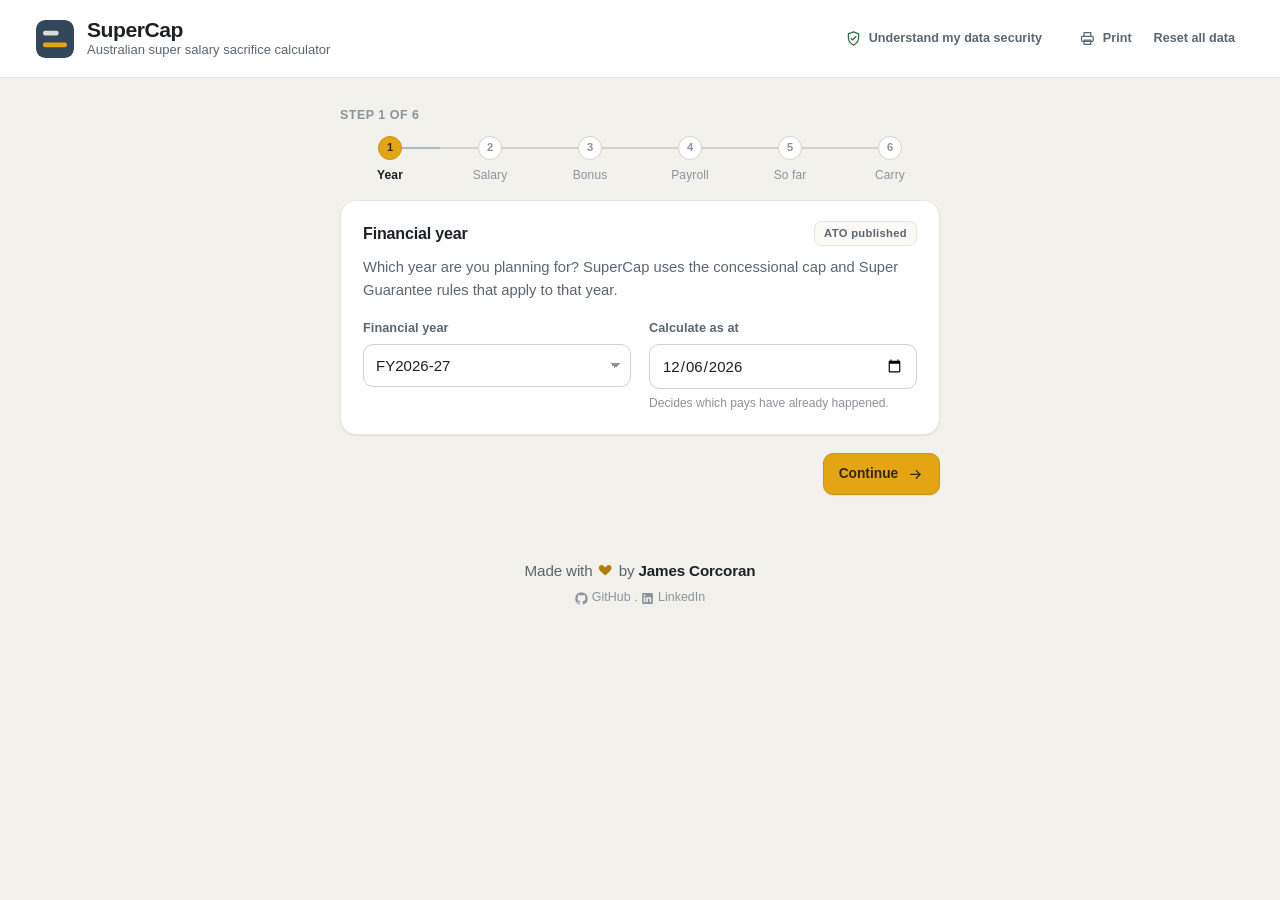
==== commit dfed1478: "feat: add privacy and security disclosure" ====
--- a/index.html
+++ b/index.html
@@ -29,9 +29,6 @@
   <symbol id="i-copy" viewBox="0 0 20 20" fill="none" stroke="currentColor" stroke-width="1.5" stroke-linecap="round" stroke-linejoin="round">
     <rect x="7" y="7" width="9.5" height="9.5" rx="2"/><path d="M13 4.5H5.5a2 2 0 0 0-2 2V13"/>
   </symbol>
-  <symbol id="i-mail" viewBox="0 0 20 20" fill="none" stroke="currentColor" stroke-width="1.5" stroke-linecap="round" stroke-linejoin="round">
-    <rect x="2.5" y="4.5" width="15" height="11" rx="2"/><path d="m3 6 7 5 7-5"/>
-  </symbol>
   <symbol id="i-undo" viewBox="0 0 20 20" fill="none" stroke="currentColor" stroke-width="1.5" stroke-linecap="round" stroke-linejoin="round">
     <path d="M3.5 6.5v4h4"/><path d="M4 10.5a6.2 6.2 0 1 1 1.8 4.6"/>
   </symbol>
@@ -40,6 +37,18 @@
   </symbol>
   <symbol id="i-arrow" viewBox="0 0 20 20" fill="none" stroke="currentColor" stroke-width="1.6" stroke-linecap="round" stroke-linejoin="round">
     <path d="M4.5 10h11"/><path d="m11 5.5 4.5 4.5L11 14.5"/>
+  </symbol>
+  <symbol id="i-shield" viewBox="0 0 20 20" fill="none" stroke="currentColor" stroke-width="1.5" stroke-linecap="round" stroke-linejoin="round">
+    <path d="M10 2.2 16 4.5v4.7c0 3.9-2.4 6.8-6 8.6-3.6-1.8-6-4.7-6-8.6V4.5Z"/><path d="m7.1 9.9 1.8 1.8 4-4.1"/>
+  </symbol>
+  <symbol id="i-github" viewBox="0 0 24 24" fill="currentColor">
+    <path d="M12 .7a11.5 11.5 0 0 0-3.6 22.4c.6.1.8-.2.8-.5v-2.2c-3.3.7-4-1.4-4-1.4-.5-1.4-1.3-1.7-1.3-1.7-1.1-.7.1-.7.1-.7 1.2.1 1.8 1.2 1.8 1.2 1.1 1.8 2.8 1.3 3.5 1 .1-.8.4-1.3.8-1.6-2.7-.3-5.5-1.3-5.5-5.7 0-1.3.5-2.3 1.2-3.1-.1-.3-.5-1.5.1-3.1 0 0 1-.3 3.2 1.2a11 11 0 0 1 5.8 0c2.2-1.5 3.2-1.2 3.2-1.2.6 1.6.2 2.8.1 3.1.8.8 1.2 1.8 1.2 3.1 0 4.4-2.8 5.4-5.5 5.7.4.4.8 1.1.8 2.2v3.2c0 .3.2.7.8.5A11.5 11.5 0 0 0 12 .7Z"/>
+  </symbol>
+  <symbol id="i-linkedin" viewBox="0 0 24 24" fill="currentColor">
+    <path d="M20.5 2H3.5A1.5 1.5 0 0 0 2 3.5v17A1.5 1.5 0 0 0 3.5 22h17a1.5 1.5 0 0 0 1.5-1.5v-17A1.5 1.5 0 0 0 20.5 2ZM8 19H5V9.5h3ZM6.5 8.2A1.75 1.75 0 1 1 6.5 4.7a1.75 1.75 0 0 1 0 3.5ZM19 19h-3v-4.6c0-1.1 0-2.5-1.55-2.5s-1.8 1.2-1.8 2.45V19h-3V9.5h2.9v1.3h.04a3.18 3.18 0 0 1 2.86-1.57c3.06 0 3.55 2 3.55 4.64Z"/>
+  </symbol>
+  <symbol id="i-close" viewBox="0 0 20 20" fill="none" stroke="currentColor" stroke-width="1.6" stroke-linecap="round">
+    <path d="m5 5 10 10M15 5 5 15"/>
   </symbol>
 </svg>
 
@@ -60,10 +69,10 @@
     </div>
 
     <div class="masthead__aside">
-      <p class="privacy-note">
-        <span class="privacy-note__dot" aria-hidden="true"></span>
-        Your figures stay in this browser
-      </p>
+      <button type="button" class="privacy-note" data-action="open-privacy" aria-haspopup="dialog">
+        <svg class="privacy-note__shield" aria-hidden="true" focusable="false"><use href="#i-shield"/></svg>
+        Understand my data security
+      </button>
       <div class="masthead__actions">
         <button type="button" class="button button--utility" data-action="print">
           <svg class="icon" aria-hidden="true" focusable="false"><use href="#i-print"/></svg>
@@ -74,6 +83,55 @@
     </div>
   </div>
 </header>
+
+<dialog class="privacy-dialog" id="privacy-dialog" aria-labelledby="privacy-title">
+  <div class="privacy-dialog__header">
+    <div class="privacy-dialog__heading">
+      <span class="privacy-dialog__mark" aria-hidden="true">
+        <svg><use href="#i-shield"/></svg>
+      </span>
+      <div>
+        <p class="eyebrow">Privacy by design</p>
+        <h2 id="privacy-title">Your calculator data stays in your browser</h2>
+      </div>
+    </div>
+    <form method="dialog">
+      <button class="privacy-dialog__close" aria-label="Close privacy information">
+        <svg aria-hidden="true" focusable="false"><use href="#i-close"/></svg>
+      </button>
+    </form>
+  </div>
+
+  <div class="privacy-dialog__body">
+    <p class="privacy-dialog__lead">The salary, super and other figures you enter are calculated and saved locally on this device. SuperCap does not send them to me or store them on a server.</p>
+
+    <ul class="privacy-points">
+      <li>
+        <svg aria-hidden="true" focusable="false"><use href="#i-check"/></svg>
+        <span><strong>Local-only calculations.</strong> Your entries never need to leave the browser for the calculator to work.</span>
+      </li>
+      <li>
+        <svg aria-hidden="true" focusable="false"><use href="#i-check"/></svg>
+        <span><strong>Only light site analytics.</strong> SuperCap may use Google or Cloudflare analytics for basics such as page views and broad geography. Values entered into the calculator are not intentionally collected or included in analytics.</span>
+      </li>
+      <li>
+        <svg aria-hidden="true" focusable="false"><use href="#i-check"/></svg>
+        <span><strong>Dependency-free by design.</strong> The calculator uses plain HTML, CSS and JavaScript—no framework, third-party runtime packages or externally loaded fonts are required.</span>
+      </li>
+    </ul>
+
+    <div class="privacy-dialog__source">
+      <div>
+        <h3>Don’t take my word for it</h3>
+        <p>SuperCap is open source. You can inspect the code, download it and run it locally.</p>
+      </div>
+      <a class="button button--secondary privacy-dialog__github" href="https://github.com/jorks/supercap" target="_blank" rel="noopener noreferrer">
+        <svg class="icon" aria-hidden="true" focusable="false"><use href="#i-github"/></svg>
+        View on GitHub
+      </a>
+    </div>
+  </div>
+</dialog>
 
 <main class="journey" id="journey">
 
@@ -482,6 +540,7 @@
               <span data-field="slider-max">$250</span>
             </div>
             <p class="slider__exact" data-field="exact-target"></p>
+            <p class="slider__carry is-hidden" data-region="carry-forward-slider-note"></p>
           </div>
 
           <fieldset class="buffer">
@@ -534,6 +593,10 @@
           <span class="status__label" data-field="status-label"></span>
           <span class="status__text" data-field="status-text"></span>
         </p>
+        <p class="carry-hint is-hidden" data-region="carry-forward-hint">
+          <svg class="icon" aria-hidden="true" focusable="false"><use href="#i-info"/></svg>
+          <span><strong>You may have unused cap from earlier years.</strong> Check ATO online services in myGov under Super → Information → Carry forward concessional contributions, then enter only the confirmed amount.</span>
+        </p>
       </section>
     </div>
 
@@ -559,7 +622,13 @@
           <dl class="ledger__rows" data-region="breakdown"></dl>
         </section>
       </div>
-      <p class="explanation" data-field="explanation"></p>
+      <div class="ledger__explanation">
+        <p class="explanation" data-field="explanation"></p>
+        <p class="carry-arrangement is-hidden" data-region="carry-forward-arrangement" role="alert">
+          <svg class="icon" aria-hidden="true" focusable="false"><use href="#i-error"/></svg>
+          <span>You can use eligible carry-forward cap above the general cap, but your employer will not do this automatically. You may need to make a salary-sacrifice arrangement or give Payroll additional instructions.</span>
+        </p>
+      </div>
     </div>
   </section>
 
@@ -598,10 +667,6 @@
         <label class="field__label" for="in-email-name">Your name</label>
         <input class="control" type="text" id="in-email-name" placeholder="Optional" autocomplete="name">
       </p>
-      <p class="field">
-        <label class="field__label" for="in-email-to">Send to</label>
-        <input class="control" type="email" id="in-email-to" placeholder="Payroll email address" autocomplete="off" spellcheck="false">
-      </p>
       <p class="field field--full is-hidden" data-region="email-amount-reset">
         <button type="button" class="button button--utility button--inline" data-action="reset-email-amount">
           <svg class="icon" aria-hidden="true" focusable="false"><use href="#i-undo"/></svg>
@@ -617,12 +682,6 @@
         <svg class="icon" aria-hidden="true" focusable="false"><use href="#i-copy"/></svg>
         Copy email
       </button>
-      <button type="button" class="button button--secondary" data-action="open-email">
-        <svg class="icon" aria-hidden="true" focusable="false"><use href="#i-mail"/></svg>
-        Open in email app
-      </button>
-      <button type="button" class="button button--secondary" data-action="copy-amount">Copy amount</button>
-      <button type="button" class="button button--utility" data-action="regenerate-email">Regenerate</button>
       <span class="toast" data-region="toast" role="status" aria-live="polite"></span>
     </div>
       </div>
@@ -746,9 +805,15 @@
     <a class="colophon__name" href="https://github.com/jorks" rel="noopener noreferrer">James Corcoran</a>
   </p>
   <p class="colophon__links">
-    <a href="https://github.com/jorks" rel="noopener noreferrer">GitHub</a>
+    <a href="https://github.com/jorks/supercap" rel="noopener noreferrer">
+      <svg class="colophon__github" aria-hidden="true" focusable="false"><use href="#i-github"/></svg>
+      GitHub
+    </a>
     <span aria-hidden="true">·</span>
-    <a href="https://www.linkedin.com/in/jamescorc/" rel="noopener noreferrer">LinkedIn</a>
+    <a href="https://www.linkedin.com/in/jamescorc/" rel="noopener noreferrer">
+      <svg class="colophon__social-icon" aria-hidden="true" focusable="false"><use href="#i-linkedin"/></svg>
+      LinkedIn
+    </a>
   </p>
 </footer>
 
--- a/styles.css
+++ b/styles.css
@@ -224,19 +224,190 @@
 }
 
 .privacy-note {
+  appearance: none;
+  margin: 0;
+  padding: 7px 9px;
+  border: 1px solid transparent;
+  border-radius: var(--r-small);
+  background: transparent;
   display: inline-flex;
   align-items: center;
   gap: 7px;
   font-size: 0.79rem;
+  font-weight: 610;
   color: var(--ink-soft);
-}
-
-.privacy-note__dot {
-  width: 7px;
-  height: 7px;
-  border-radius: 999px;
-  background: var(--success);
+  cursor: pointer;
+}
+
+.privacy-note:hover {
+  color: var(--success);
+  background: var(--success-wash);
+  border-color: #d9e8dd;
+}
+
+.privacy-note:focus-visible {
+  outline: 2px solid var(--slate);
+  outline-offset: 2px;
+}
+
+.privacy-note__shield {
+  width: 17px;
+  height: 17px;
+  color: var(--success);
   flex: none;
+}
+
+/* ───────────────────────────────────────────────────── privacy dialog ── */
+
+.privacy-dialog {
+  width: min(620px, calc(100vw - 32px));
+  max-height: calc(100vh - 32px);
+  margin: auto;
+  padding: 0;
+  overflow: auto;
+  color: var(--ink);
+  background: var(--surface);
+  border: 1px solid var(--rule-strong);
+  border-radius: var(--r-card);
+  box-shadow: 0 18px 60px rgba(28, 33, 38, 0.2);
+}
+
+.privacy-dialog::backdrop {
+  background: rgba(28, 33, 38, 0.48);
+  backdrop-filter: blur(2px);
+}
+
+.privacy-dialog__header {
+  display: flex;
+  align-items: flex-start;
+  justify-content: space-between;
+  gap: 16px;
+  padding: 22px 22px 18px;
+  border-bottom: 1px solid var(--rule);
+}
+
+.privacy-dialog__heading {
+  display: flex;
+  align-items: center;
+  gap: 13px;
+}
+
+.privacy-dialog__heading h2 {
+  margin-top: 2px;
+  font-size: 1.18rem;
+  line-height: 1.3;
+  letter-spacing: -0.015em;
+}
+
+.privacy-dialog__mark {
+  display: grid;
+  width: 42px;
+  height: 42px;
+  flex: none;
+  place-items: center;
+  color: var(--success);
+  background: var(--success-wash);
+  border: 1px solid #d9e8dd;
+  border-radius: 12px;
+}
+
+.privacy-dialog__mark svg {
+  width: 23px;
+  height: 23px;
+}
+
+.privacy-dialog__close {
+  appearance: none;
+  display: grid;
+  width: 34px;
+  height: 34px;
+  margin: -4px -4px 0 0;
+  padding: 0;
+  place-items: center;
+  color: var(--ink-faint);
+  background: transparent;
+  border: 0;
+  border-radius: var(--r-small);
+  cursor: pointer;
+}
+
+.privacy-dialog__close:hover {
+  color: var(--ink);
+  background: var(--sunken);
+}
+
+.privacy-dialog__close:focus-visible {
+  outline: 2px solid var(--slate);
+  outline-offset: 1px;
+}
+
+.privacy-dialog__close svg {
+  width: 19px;
+  height: 19px;
+}
+
+.privacy-dialog__body {
+  padding: 20px 22px 22px;
+}
+
+.privacy-dialog__lead {
+  font-size: 0.94rem;
+  line-height: 1.6;
+}
+
+.privacy-points {
+  display: grid;
+  gap: 13px;
+  margin-top: 18px;
+}
+
+.privacy-points li {
+  display: grid;
+  grid-template-columns: 20px minmax(0, 1fr);
+  gap: 9px;
+  color: var(--ink-soft);
+  font-size: 0.855rem;
+  line-height: 1.55;
+}
+
+.privacy-points svg {
+  width: 20px;
+  height: 20px;
+  margin-top: 1px;
+  color: var(--success);
+}
+
+.privacy-points strong {
+  color: var(--ink);
+  font-weight: 650;
+}
+
+.privacy-dialog__source {
+  display: flex;
+  align-items: center;
+  justify-content: space-between;
+  gap: 20px;
+  margin-top: 20px;
+  padding: 16px;
+  background: var(--sunken);
+  border: 1px solid var(--rule);
+  border-radius: var(--r-control);
+}
+
+.privacy-dialog__source h3 {
+  font-size: 0.9rem;
+  font-weight: 650;
+}
+
+.privacy-dialog__source p {
+  margin-top: 2px;
+  color: var(--ink-soft);
+  font-size: 0.8rem;
+}
+
+.privacy-dialog__github {
+  flex: none;
+  white-space: nowrap;
 }
 
 /* ──────────────────────────────────────────────────────────────── layout ── */
@@ -1338,6 +1509,30 @@
   color: var(--ink-soft);
 }
 
+.slider__carry {
+  margin-top: 6px;
+  font-size: 0.79rem;
+  line-height: 1.5;
+  color: var(--warning);
+}
+
+.carry-arrangement {
+  display: flex;
+  align-items: flex-start;
+  gap: 8px;
+  margin-top: 10px;
+  padding-top: 10px;
+  border-top: 1px dotted #e1c4c0;
+  color: var(--danger);
+  font-size: 0.8rem;
+  line-height: 1.5;
+}
+
+.carry-arrangement .icon {
+  flex: 0 0 auto;
+  margin-top: 2px;
+}
+
 .buffer {
   margin-top: 12px;
 }
@@ -1545,6 +1740,48 @@
   flex: 1 1 220px;
 }
 
+.status--carry-forward {
+  display: grid;
+  grid-template-columns: auto minmax(0, 1fr);
+  align-items: start;
+  gap: 2px 9px;
+}
+
+.status--carry-forward .status__icon {
+  grid-row: 1 / span 2;
+  margin-top: 1px;
+}
+
+.status--carry-forward .status__label,
+.status--carry-forward .status__text {
+  grid-column: 2;
+}
+
+.carry-hint {
+  display: flex;
+  align-items: flex-start;
+  gap: 8px;
+  margin-top: 10px;
+  padding: 10px 12px;
+  border: 1px solid #dde5ea;
+  border-radius: var(--r-control);
+  background: #f4f7f9;
+  color: var(--ink-soft);
+  font-size: 0.79rem;
+  line-height: 1.5;
+}
+
+.carry-hint .icon {
+  flex: 0 0 auto;
+  margin-top: 2px;
+  color: var(--slate);
+}
+
+.carry-hint strong {
+  color: var(--ink);
+  font-weight: 640;
+}
+
 /* ────────────────────────────────────────────────────────────── infobox ── */
 
 .infobox {
@@ -1688,6 +1925,10 @@
   .ledger__layout .explanation {
     margin-top: 0;
   }
+}
+
+.ledger__explanation {
+  min-width: 0;
 }
 
 .ledger__rows {
@@ -2131,8 +2372,17 @@
 }
 
 .colophon__links a {
+  display: inline-flex;
+  align-items: center;
+  gap: 4px;
   color: inherit;
   text-decoration: none;
+}
+
+.colophon__github,
+.colophon__social-icon {
+  width: 13px;
+  height: 13px;
 }
 
 /* ─────────────────────────────────────────────────────────── responsive ── */
@@ -2160,6 +2410,24 @@
     width: 100%;
     justify-content: space-between;
     gap: 10px;
+  }
+
+  .privacy-note {
+    margin-left: -9px;
+  }
+
+  .privacy-dialog__header,
+  .privacy-dialog__body {
+    padding-inline: 18px;
+  }
+
+  .privacy-dialog__source {
+    align-items: stretch;
+    flex-direction: column;
+  }
+
+  .privacy-dialog__github {
+    justify-content: center;
   }
 
   .card {
@@ -2304,6 +2572,7 @@
   .slider,
   .buffer,
   .toast,
+  .privacy-dialog,
   .schedule-key,
   .card__summary::after {
     display: none !important;
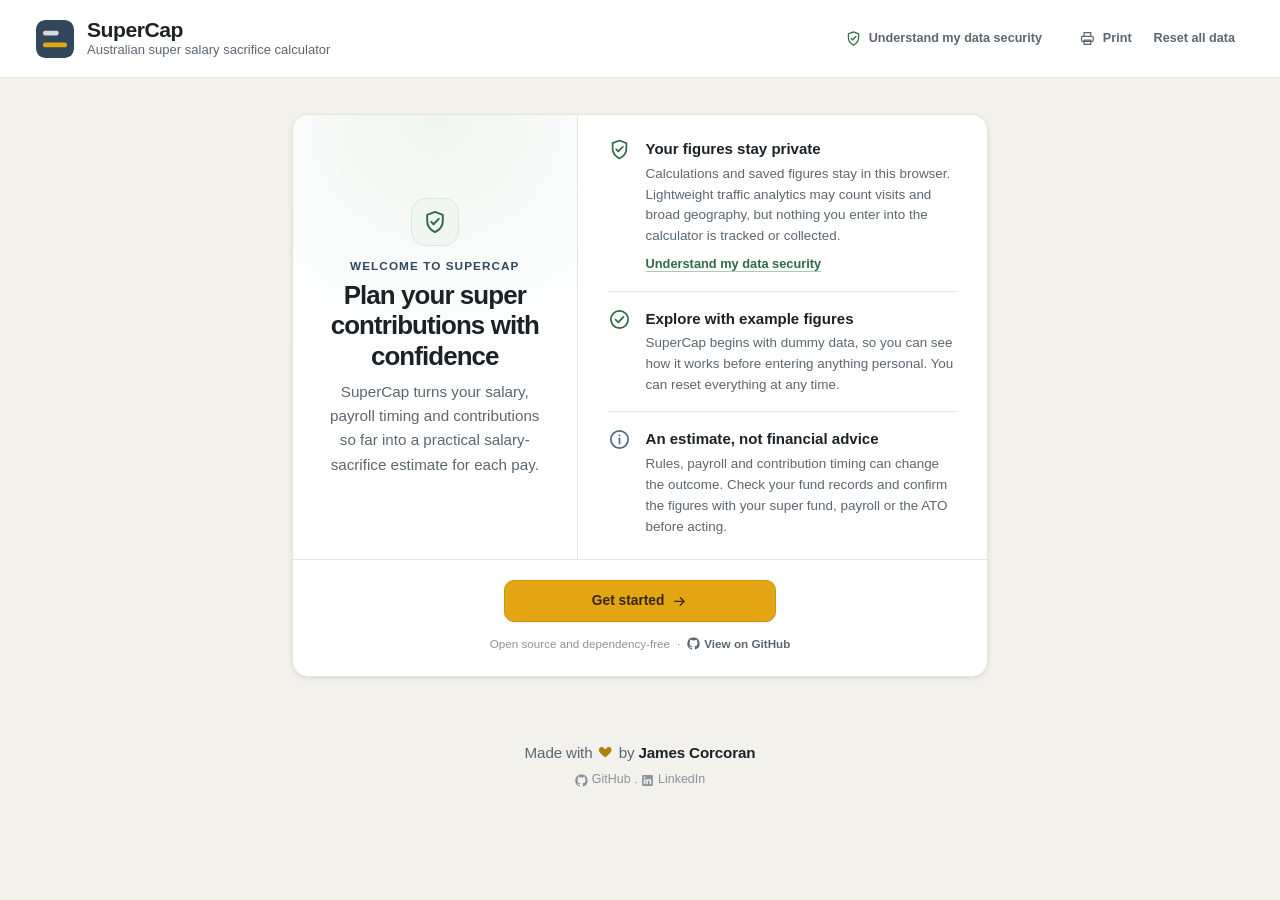
==== commit 00a2006f: "feat: polish the mobile experience Add a welcome screen and rebuild phone layouts around explicit mo" ====
--- a/index.html
+++ b/index.html
@@ -2,7 +2,7 @@
 <html lang="en-AU">
 <head>
 <meta charset="utf-8">
-<meta name="viewport" content="width=device-width, initial-scale=1">
+<meta name="viewport" content="width=device-width, initial-scale=1, viewport-fit=cover">
 <title>SuperCap: Australian super salary sacrifice calculator</title>
 <meta name="description" content="Work out how much to salary sacrifice into super each pay to get close to your concessional contributions cap without going over. Runs entirely in your browser.">
 <meta name="author" content="James Corcoran">
@@ -134,6 +134,57 @@
 </dialog>
 
 <main class="journey" id="journey">
+
+  <section class="welcome" data-region="welcome" aria-labelledby="welcome-title">
+    <div class="welcome__hero">
+      <span class="welcome__shield" aria-hidden="true">
+        <svg><use href="#i-shield"/></svg>
+      </span>
+      <p class="eyebrow">Welcome to SuperCap</p>
+      <h2 id="welcome-title" tabindex="-1">Plan your super contributions with confidence</h2>
+      <p class="welcome__lead">SuperCap turns your salary, payroll timing and contributions so far into a practical salary-sacrifice estimate for each pay.</p>
+    </div>
+
+    <ul class="welcome__assurances">
+      <li>
+        <svg aria-hidden="true" focusable="false"><use href="#i-shield"/></svg>
+        <div>
+          <h3>Your figures stay private</h3>
+          <p>Calculations and saved figures stay in this browser. Lightweight traffic analytics may count visits and broad geography, but nothing you enter into the calculator is tracked or collected.</p>
+          <button type="button" class="welcome__text-button" data-action="open-privacy">Understand my data security</button>
+        </div>
+      </li>
+      <li>
+        <svg aria-hidden="true" focusable="false"><use href="#i-check"/></svg>
+        <div>
+          <h3>Explore with example figures</h3>
+          <p>SuperCap begins with dummy data, so you can see how it works before entering anything personal. You can reset everything at any time.</p>
+        </div>
+      </li>
+      <li>
+        <svg aria-hidden="true" focusable="false"><use href="#i-info"/></svg>
+        <div>
+          <h3>An estimate, not financial advice</h3>
+          <p>Rules, payroll and contribution timing can change the outcome. Check your fund records and confirm the figures with your super fund, payroll or the ATO before acting.</p>
+        </div>
+      </li>
+    </ul>
+
+    <div class="welcome__actions">
+      <button type="button" class="button button--primary welcome__start" data-action="start-welcome">
+        Get started
+        <svg class="icon" aria-hidden="true" focusable="false"><use href="#i-arrow"/></svg>
+      </button>
+      <p>
+        Open source and dependency-free
+        <span aria-hidden="true">·</span>
+        <a href="https://github.com/jorks/supercap" target="_blank" rel="noopener noreferrer">
+          <svg aria-hidden="true" focusable="false"><use href="#i-github"/></svg>
+          View on GitHub
+        </a>
+      </p>
+    </div>
+  </section>
 
   <nav class="stepper" data-region="stepper" aria-label="Setup progress">
     <p class="stepper__status" data-field="stepper-status"></p>
@@ -692,7 +743,7 @@
           <span class="letter__label">To</span>
           <span class="letter__value" data-field="letter-to">Payroll</span>
         </p>
-        <p class="letter__line">
+        <p class="letter__line letter__line--subject">
           <label class="letter__label" for="in-email-subject">Subject</label>
           <input class="letter__input" type="text" id="in-email-subject">
         </p>
--- a/styles.css
+++ b/styles.css
@@ -3,7 +3,7 @@
  *
  * Modern finance tool with a quiet debt to accounting stationery: warm paper grey,
  * white cards, tabular figures, dotted leaders and a single golden accent used
- * sparingly. No external fonts, no network requests.
+ * sparingly. No external fonts or runtime dependencies.
  */
 
 /* ─────────────────────────────────────────────────────────────── tokens ── */
@@ -433,6 +433,210 @@
   max-width: 74rem;
 }
 
+body.is-welcome .journey {
+  max-width: 48rem;
+  padding-top: clamp(22px, 4vh, 42px);
+}
+
+/* ────────────────────────────────────────────────────────────── welcome ── */
+
+.welcome {
+  overflow: hidden;
+  background: var(--surface);
+  border: 1px solid var(--rule);
+  border-radius: var(--r-card);
+  box-shadow: var(--shadow-raised);
+}
+
+.welcome__hero {
+  padding: 24px 34px 21px;
+  text-align: center;
+  background:
+    radial-gradient(circle at 50% 0, var(--success-wash) 0, transparent 58%),
+    var(--surface);
+  border-bottom: 1px solid var(--rule);
+}
+
+.welcome__shield {
+  display: grid;
+  width: 48px;
+  height: 48px;
+  margin: 0 auto 11px;
+  place-items: center;
+  color: var(--success);
+  background: var(--success-wash);
+  border: 1px solid #d9e8dd;
+  border-radius: 15px;
+}
+
+.welcome__shield svg {
+  width: 26px;
+  height: 26px;
+}
+
+.welcome__hero h2 {
+  max-width: 17em;
+  margin: 5px auto 0;
+  font-size: clamp(1.5rem, 4vw, 1.85rem);
+  line-height: 1.17;
+  letter-spacing: -0.035em;
+}
+
+.welcome__hero h2:focus {
+  outline: none;
+}
+
+.welcome__lead {
+  max-width: 36rem;
+  margin: 9px auto 0;
+  color: var(--ink-soft);
+  font-size: 0.95rem;
+  line-height: 1.6;
+}
+
+.welcome__assurances {
+  display: grid;
+  gap: 0;
+  padding: 3px 34px;
+}
+
+.welcome__assurances li {
+  display: grid;
+  grid-template-columns: 25px minmax(0, 1fr);
+  gap: 13px;
+  padding: 14px 0;
+  border-bottom: 1px solid var(--rule);
+}
+
+.welcome__assurances li:last-child {
+  border-bottom: 0;
+}
+
+.welcome__assurances li > svg {
+  width: 23px;
+  height: 23px;
+  margin-top: 1px;
+  color: var(--success);
+}
+
+.welcome__assurances li:last-child > svg {
+  color: var(--slate-mid);
+}
+
+.welcome__assurances h3 {
+  font-size: 0.94rem;
+  font-weight: 660;
+}
+
+.welcome__assurances p {
+  margin-top: 3px;
+  color: var(--ink-soft);
+  font-size: 0.84rem;
+  line-height: 1.56;
+}
+
+.welcome__text-button {
+  appearance: none;
+  margin: 7px 0 0;
+  padding: 0;
+  color: var(--success);
+  background: transparent;
+  border: 0;
+  font-size: 0.8rem;
+  font-weight: 650;
+  text-decoration: underline;
+  text-decoration-color: #aac8b4;
+  text-underline-offset: 3px;
+  cursor: pointer;
+}
+
+.welcome__text-button:hover {
+  color: var(--ink);
+  text-decoration-color: currentColor;
+}
+
+.welcome__text-button:focus-visible {
+  outline: 2px solid var(--slate);
+  outline-offset: 3px;
+  border-radius: 2px;
+}
+
+.welcome__actions {
+  padding: 6px 34px 23px;
+  text-align: center;
+}
+
+.welcome__start {
+  min-width: min(100%, 17rem);
+  justify-content: center;
+}
+
+.welcome__actions p {
+  display: flex;
+  flex-wrap: wrap;
+  align-items: center;
+  justify-content: center;
+  gap: 4px 7px;
+  margin-top: 13px;
+  color: var(--ink-faint);
+  font-size: 0.73rem;
+}
+
+.welcome__actions a {
+  display: inline-flex;
+  align-items: center;
+  gap: 4px;
+  color: var(--ink-soft);
+  font-weight: 620;
+  text-decoration: none;
+}
+
+.welcome__actions a:hover,
+.welcome__actions a:focus-visible {
+  color: var(--ink);
+  text-decoration: underline;
+  text-underline-offset: 3px;
+}
+
+.welcome__actions a svg {
+  width: 13px;
+  height: 13px;
+}
+
+@media (min-width: 760px) {
+  .welcome {
+    display: grid;
+    grid-template-columns: minmax(15rem, 0.82fr) minmax(0, 1.18fr);
+  }
+
+  .welcome__hero {
+    display: flex;
+    flex-direction: column;
+    justify-content: center;
+    padding: 30px;
+    border-right: 1px solid var(--rule);
+    border-bottom: 0;
+  }
+
+  .welcome__hero h2 {
+    font-size: 1.62rem;
+  }
+
+  .welcome__assurances {
+    padding: 7px 30px;
+  }
+
+  .welcome__assurances li {
+    padding-block: 15px;
+  }
+
+  .welcome__actions {
+    grid-column: 1 / -1;
+    padding-top: 20px;
+    border-top: 1px solid var(--rule);
+  }
+}
+
 .results-hero {
   display: grid;
   grid-template-columns: minmax(16rem, 0.92fr) minmax(20rem, 1.2fr);
@@ -2398,22 +2602,74 @@
 }
 
 @media (max-width: 620px) {
+  :root {
+    --gutter: 16px;
+  }
+
   body {
-    font-size: 15px;
+    font-size: 16px;
   }
 
   .masthead__inner {
-    padding-block: 14px;
+    display: grid;
+    grid-template-columns: minmax(0, 1fr) auto;
+    gap: 8px 10px;
+    padding-block: 10px;
+  }
+
+  .brand {
+    min-width: 0;
+    gap: 8px;
+  }
+
+  .brand__mark {
+    width: 32px;
+    height: 32px;
+    border-radius: 8px;
+  }
+
+  .brand__name {
+    font-size: 1.15rem;
+  }
+
+  .brand__tagline {
+    display: none;
   }
 
   .masthead__aside {
+    display: contents;
+  }
+
+  .masthead__actions {
+    grid-column: 2;
+    grid-row: 1;
+    align-items: stretch;
+    gap: 0;
+  }
+
+  .privacy-note {
+    grid-column: 1 / -1;
+    grid-row: 2;
     width: 100%;
-    justify-content: space-between;
-    gap: 10px;
-  }
-
-  .privacy-note {
-    margin-left: -9px;
+    min-height: 44px;
+    margin: 0;
+    padding: 9px 12px;
+    justify-content: center;
+    font-size: 0.8125rem;
+    color: var(--success);
+    background: var(--success-wash);
+    border-color: #d9e8dd;
+  }
+
+  .masthead__actions .button {
+    min-height: 44px;
+    padding-inline: 7px;
+    font-size: 0.75rem;
+  }
+
+  .privacy-dialog {
+    width: calc(100vw - 24px);
+    max-height: calc(100dvh - 24px);
   }
 
   .privacy-dialog__header,
@@ -2421,6 +2677,21 @@
     padding-inline: 18px;
   }
 
+  .privacy-dialog__heading {
+    align-items: flex-start;
+  }
+
+  .privacy-dialog__mark {
+    width: 38px;
+    height: 38px;
+  }
+
+  .privacy-dialog__close {
+    width: 44px;
+    height: 44px;
+    margin: -7px -9px 0 0;
+  }
+
   .privacy-dialog__source {
     align-items: stretch;
     flex-direction: column;
@@ -2430,6 +2701,67 @@
     justify-content: center;
   }
 
+  body.is-welcome .journey {
+    padding-top: 20px;
+  }
+
+  .welcome__hero {
+    padding: 27px 20px 23px;
+  }
+
+  .welcome__assurances {
+    padding-inline: 20px;
+  }
+
+  .welcome__assurances li {
+    gap: 11px;
+    padding-block: 16px;
+  }
+
+  .welcome__assurances p {
+    font-size: 0.875rem;
+  }
+
+  .welcome__text-button {
+    min-height: 44px;
+    margin-top: 2px;
+    display: inline-flex;
+    align-items: center;
+    font-size: 0.8125rem;
+  }
+
+  .welcome__actions {
+    padding: 7px 20px 25px;
+  }
+
+  .welcome__start {
+    width: 100%;
+  }
+
+  .button {
+    min-height: 44px;
+  }
+
+  .control,
+  .letter__input,
+  .letter__body {
+    font-size: 1rem;
+  }
+
+  .control,
+  .letter__input {
+    min-height: 46px;
+  }
+
+  .field__label {
+    font-size: 0.85rem;
+  }
+
+  .field__hint,
+  .note {
+    font-size: 0.78rem;
+  }
+
   .card {
     padding: 17px 16px 18px;
   }
@@ -2446,8 +2778,19 @@
     padding: 18px 16px 20px;
   }
 
+  .result__head,
+  .card__header {
+    align-items: flex-start;
+  }
+
   .readout {
     grid-template-columns: minmax(0, 1fr);
+    padding: 16px;
+  }
+
+  .readout__main {
+    flex-wrap: wrap;
+    gap: 5px 9px;
   }
 
   .readout__saving {
@@ -2477,8 +2820,77 @@
     text-align: left;
   }
 
+  .switch {
+    min-height: 44px;
+    align-items: center;
+  }
+
+  .switch input {
+    width: 22px;
+    height: 22px;
+    margin-top: 0;
+  }
+
+  .switch input:checked::after {
+    left: 7px;
+    top: 2.5px;
+  }
+
+  .switch label {
+    display: flex;
+    min-height: 44px;
+    align-items: center;
+  }
+
+  .segmented__options,
+  .buffer__options {
+    display: grid;
+    width: 100%;
+    grid-auto-flow: column;
+    grid-auto-columns: minmax(0, 1fr);
+  }
+
+  .segmented__option label,
+  .buffer__option label {
+    display: flex;
+    min-height: 44px;
+    padding: 8px 7px;
+    align-items: center;
+    justify-content: center;
+    text-align: center;
+    white-space: normal;
+  }
+
   .buffer__options .money-input--compact {
-    width: 88px;
+    grid-column: 1 / -1;
+    width: 100%;
+    margin: 4px 0 0;
+  }
+
+  .slider__track-wrap,
+  .slider__input {
+    height: 44px;
+  }
+
+  .slider__input::-webkit-slider-thumb {
+    width: 26px;
+    height: 26px;
+    margin-top: -10px;
+  }
+
+  .slider__input::-moz-range-thumb {
+    width: 26px;
+    height: 26px;
+  }
+
+  .slider__scale {
+    gap: 5px;
+  }
+
+  .takehome__more {
+    display: inline-flex;
+    min-height: 44px;
+    align-items: center;
   }
 
   .legend {
@@ -2489,17 +2901,68 @@
     columns: 1;
   }
 
+  .schedule__row {
+    grid-template-columns: 1.7rem 2.3rem minmax(0, 1fr);
+  }
+
+  .schedule__tags {
+    grid-column: 2 / -1;
+    justify-content: flex-start;
+  }
+
   .letter__body {
     min-height: 220px;
   }
 
+  .letter__header,
+  .letter__body {
+    padding-inline: 14px;
+  }
+
+  .letter__line {
+    align-items: flex-start;
+  }
+
+  .letter__line--subject {
+    display: grid;
+    grid-template-columns: minmax(0, 1fr);
+    gap: 2px;
+    padding-top: 6px;
+  }
+
+  .letter__line--subject .letter__label {
+    width: auto;
+  }
+
+  .letter__line--subject .letter__input {
+    width: 100%;
+  }
+
+  .letter__label {
+    width: 46px;
+  }
+
+  .button-row .button--primary {
+    width: 100%;
+    justify-content: center;
+  }
+
   .stepper__label {
     display: none;
   }
 
+  .stepper__rail {
+    top: 21px;
+  }
+
+  .stepper__button {
+    min-height: 44px;
+    padding-block: 10px;
+  }
+
   .stepper__index {
-    width: 22px;
-    height: 22px;
+    width: 24px;
+    height: 24px;
   }
 
   .advanced-invite {
@@ -2519,11 +2982,12 @@
     flex-direction: column-reverse;
     align-items: stretch;
     margin: 4px calc(var(--gutter) * -1) 0;
-    padding: 12px var(--gutter) 16px;
+    padding: 12px var(--gutter) calc(12px + env(safe-area-inset-bottom));
     background: linear-gradient(180deg, transparent, var(--paper) 18%);
   }
 
   .step-nav__forward {
+    flex-direction: column-reverse;
     margin-left: 0;
     width: 100%;
   }
@@ -2534,7 +2998,115 @@
   }
 
   .answers__edit {
-    flex-wrap: wrap;
+    display: grid;
+    grid-template-columns: minmax(0, 1fr) auto;
+    min-height: 44px;
+    align-items: start;
+  }
+
+  .card__summary {
+    display: grid;
+    grid-template-columns: minmax(0, 1fr) auto;
+    min-height: 56px;
+  }
+
+  .card__summary-hint {
+    grid-column: 1;
+  }
+
+  .card__summary::after {
+    grid-column: 2;
+    grid-row: 1 / span 2;
+    align-self: center;
+  }
+
+  .meter__head {
+    align-items: flex-start;
+    flex-direction: column;
+    gap: 4px;
+  }
+
+  .legend {
+    display: grid;
+    grid-template-columns: minmax(0, 1fr);
+    gap: 8px;
+  }
+
+  .legend__item {
+    width: 100%;
+  }
+
+  .status,
+  .status--carry-forward {
+    display: grid;
+    grid-template-columns: auto minmax(0, 1fr);
+    align-items: start;
+    gap: 6px 10px;
+  }
+
+  .status__icon,
+  .status--carry-forward .status__icon {
+    grid-column: 1;
+    grid-row: 1;
+    align-self: center;
+    margin-top: 0;
+  }
+
+  .status__label,
+  .status--carry-forward .status__label {
+    grid-column: 2;
+    grid-row: 1;
+    align-self: center;
+  }
+
+  .status__text,
+  .status--carry-forward .status__text {
+    grid-column: 1 / -1;
+    grid-row: 2;
+  }
+}
+
+@media (max-width: 350px) {
+  :root {
+    --gutter: 12px;
+  }
+
+  .masthead__inner {
+    gap: 7px;
+  }
+
+  .brand__mark {
+    width: 30px;
+    height: 30px;
+  }
+
+  .brand__name {
+    font-size: 1.05rem;
+  }
+
+  .masthead__actions .button {
+    padding-inline: 5px;
+    font-size: 0.72rem;
+  }
+
+  .welcome__hero,
+  .welcome__assurances,
+  .welcome__actions {
+    padding-inline: 16px;
+  }
+
+  .card,
+  .result {
+    padding-inline: 14px;
+  }
+
+  .readout__value {
+    font-size: 2.25rem;
+  }
+
+  .slider__scale .button {
+    padding-inline: 6px;
+    font-size: 0.72rem;
   }
 }
 
@@ -2566,6 +3138,7 @@
   .stepper,
   .step-nav,
   .journey__setup,
+  .welcome,
   .answers,
   .email,
   .button,
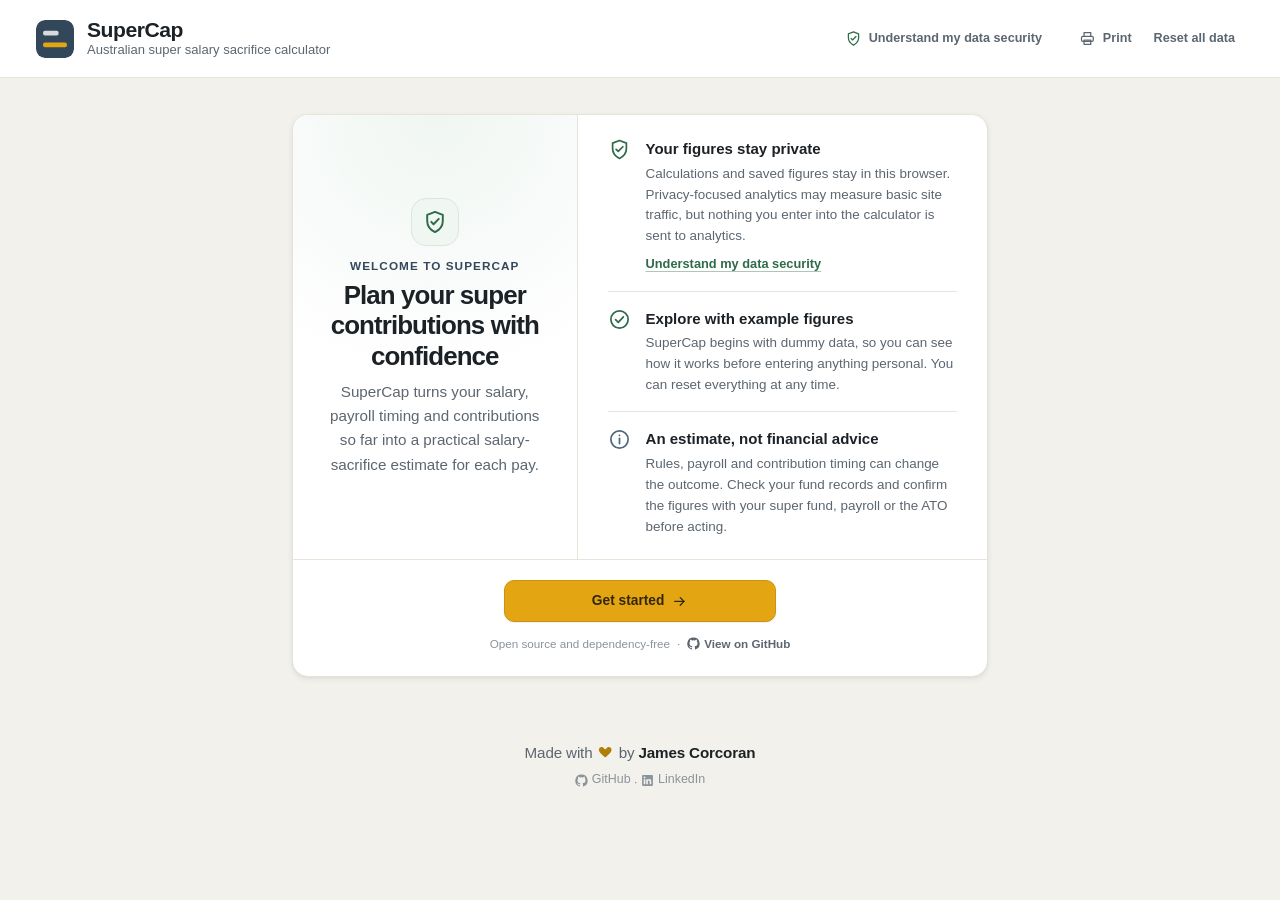
==== commit f51d4197: "docs(privacy): prepare Cloudflare edge analytics disclosure Update privacy wording across the app an" ====
--- a/index.html
+++ b/index.html
@@ -112,7 +112,7 @@
       </li>
       <li>
         <svg aria-hidden="true" focusable="false"><use href="#i-check"/></svg>
-        <span><strong>Only light site analytics.</strong> SuperCap may use Google or Cloudflare analytics for basics such as page views and broad geography. Values entered into the calculator are not intentionally collected or included in analytics.</span>
+        <span><strong>Privacy-friendly site analytics.</strong> When you use the hosted site, Cloudflare Web Analytics measures basic traffic such as page views, referrers and broad geography. Nothing you enter into the calculator is sent to analytics. If you prefer, you can download SuperCap and run it locally without analytics.</span>
       </li>
       <li>
         <svg aria-hidden="true" focusable="false"><use href="#i-check"/></svg>
@@ -123,7 +123,7 @@
     <div class="privacy-dialog__source">
       <div>
         <h3>Don’t take my word for it</h3>
-        <p>SuperCap is open source. You can inspect the code, download it and run it locally.</p>
+        <p>SuperCap is open source. You can inspect the code, download it and run it locally without analytics.</p>
       </div>
       <a class="button button--secondary privacy-dialog__github" href="https://github.com/jorks/supercap" target="_blank" rel="noopener noreferrer">
         <svg class="icon" aria-hidden="true" focusable="false"><use href="#i-github"/></svg>
@@ -150,7 +150,7 @@
         <svg aria-hidden="true" focusable="false"><use href="#i-shield"/></svg>
         <div>
           <h3>Your figures stay private</h3>
-          <p>Calculations and saved figures stay in this browser. Lightweight traffic analytics may count visits and broad geography, but nothing you enter into the calculator is tracked or collected.</p>
+          <p>Calculations and saved figures stay in this browser. Privacy-focused analytics may measure basic site traffic, but nothing you enter into the calculator is sent to analytics.</p>
           <button type="button" class="welcome__text-button" data-action="open-privacy">Understand my data security</button>
         </div>
       </li>
@@ -932,5 +932,6 @@
 <script src="data.generated.js" defer></script>
 <script src="calculations.js" defer></script>
 <script src="app.js" defer></script>
+
 </body>
 </html>
